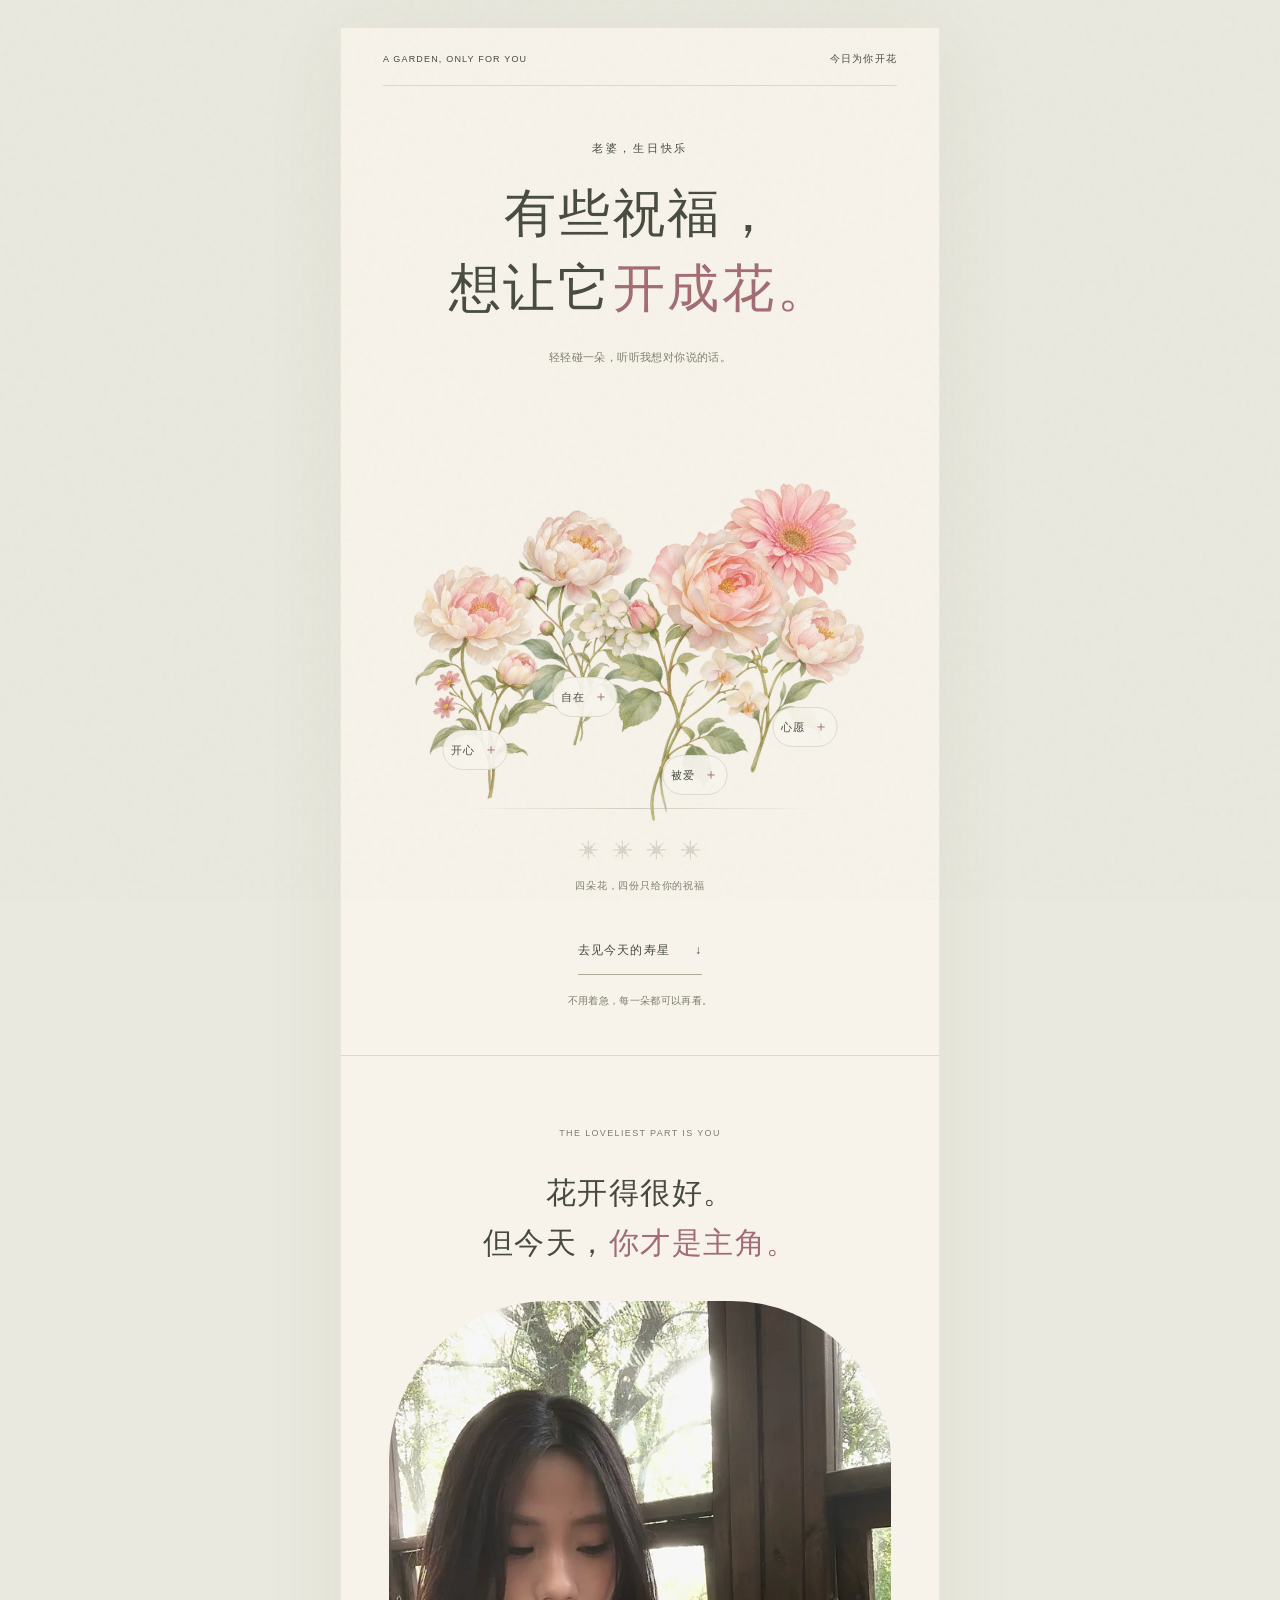
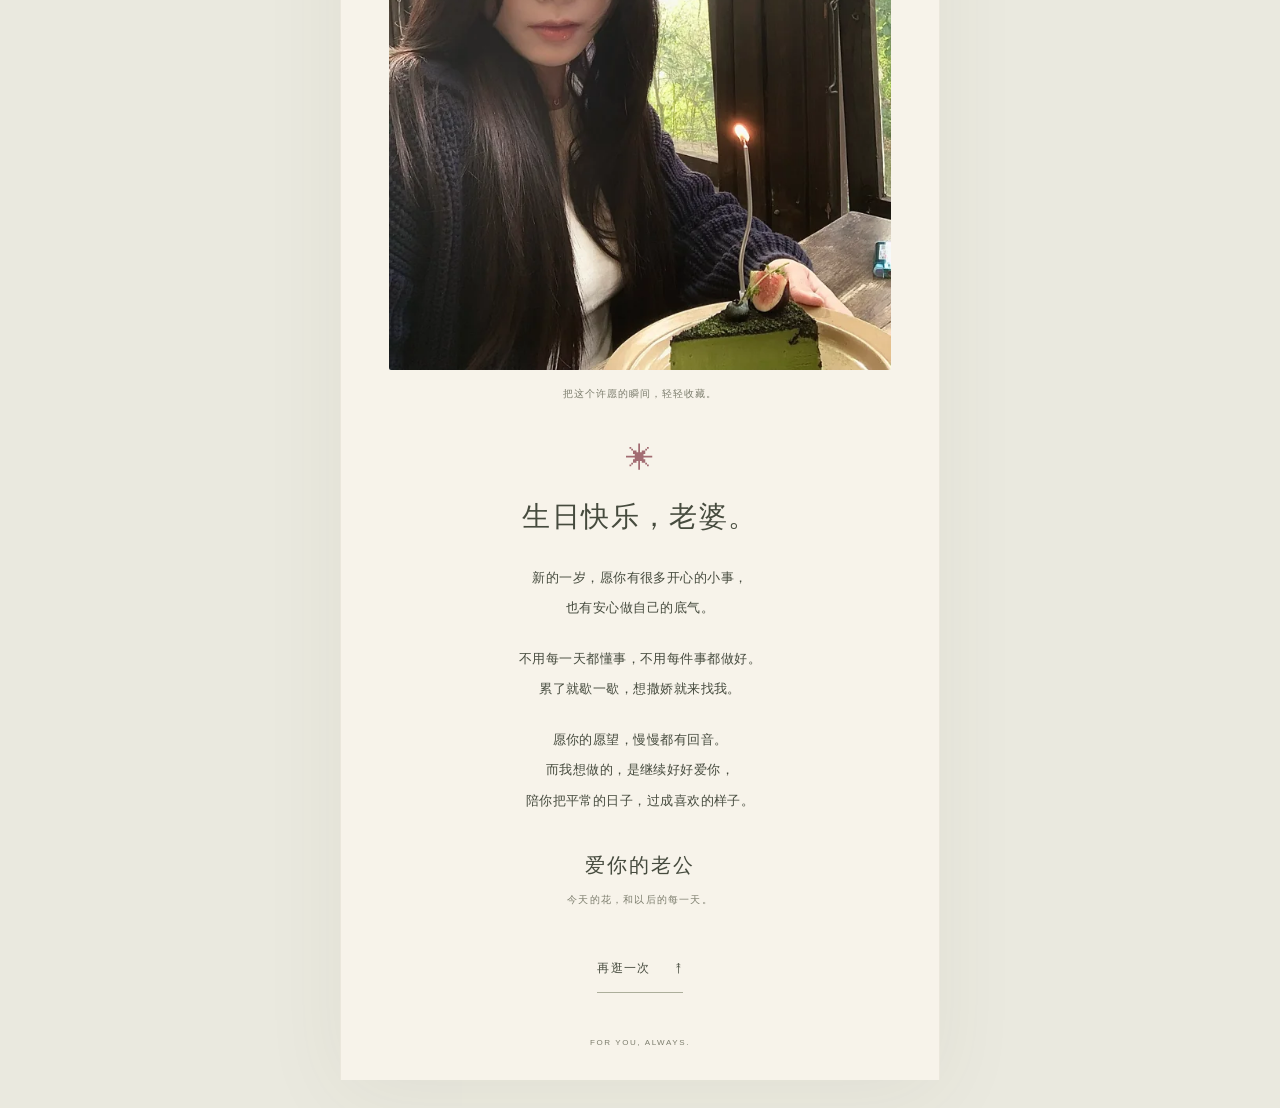
==== index.html @ a62cc54a "Refresh the loved note with a warm everyday birthday message" ====
<!doctype html><html lang="zh-CN"><head><meta charset="utf-8"><meta name="viewport" content="width=device-width, initial-scale=1, viewport-fit=cover"><meta name="robots" content="noindex,nofollow,noarchive"><meta name="theme-color" content="#f7f3ea"><meta name="description" content="一束花，一封信，和只属于你的生日祝福。"><title>生日快乐，老婆 · 花开给你</title><link rel="icon" href="./assets/botanical-1.svg" type="image/svg+xml"><link rel="stylesheet" href="./style.css?v=garden-watercolor-3"><script src="./app.js?v=love-note-2" defer></script></head><body data-page="garden"><main><section class="garden-cover" id="top"><div class="topline"><span>A GARDEN, ONLY FOR YOU</span><span>今日为你开花</span></div><div class="garden-heading"><span class="eyebrow">老婆，生日快乐</span><h1>有些祝福，<br>想让它<em>开成花。</em></h1><p>轻轻碰一朵，听听我想对你说的话。</p></div><div class="garden-plants" aria-label="四朵藏着祝福的花"><button class="plant plant-1" data-flower="0" aria-label="打开开心的祝福" aria-haspopup="dialog"><img src="./assets/garden-sprig-1.webp" width="480" height="840" alt=""><span>开心<b aria-hidden="true">＋</b></span></button><button class="plant plant-2" data-flower="1" aria-label="打开自在的祝福" aria-haspopup="dialog"><img src="./assets/garden-sprig-2.webp" width="480" height="840" alt=""><span>自在<b aria-hidden="true">＋</b></span></button><button class="plant plant-3" data-flower="2" aria-label="打开被爱的祝福" aria-haspopup="dialog"><img src="./assets/garden-sprig-3.webp" width="480" height="840" alt=""><span>被爱<b aria-hidden="true">＋</b></span></button><button class="plant plant-4" data-flower="3" aria-label="打开心愿的祝福" aria-haspopup="dialog"><img src="./assets/garden-sprig-4.webp" width="480" height="840" alt=""><span>心愿<b aria-hidden="true">＋</b></span></button><div class="garden-soil"></div></div><div class="garden-progress"><div class="progress-flowers" aria-hidden="true"><span>✳</span><span>✳</span><span>✳</span><span>✳</span></div><p id="progress" role="status" aria-live="polite">四朵花，四份只给你的祝福</p></div><a class="garden-next text-button" href="#birthday">去见今天的寿星 <span aria-hidden="true">↓</span></a><p class="small-note garden-hint">不用着急，每一朵都可以再看。</p></section><section class="ending" id="birthday" aria-labelledby="birthday-title"><div class="section-label">THE LOVELIEST PART IS YOU</div><h2 id="birthday-title">花开得很好。<br>但今天，<em>你才是主角。</em></h2><figure class="portrait"><img src="./assets/portrait-1080.webp" srcset="./assets/portrait-640.webp 640w, ./assets/portrait-1080.webp 1080w" sizes="(max-width: 600px) 90vw, 480px" width="1080" height="1910" loading="lazy" alt="老婆坐在窗边，面前是点着蜡烛的生日蛋糕"><figcaption>把这个许愿的瞬间，轻轻收藏。</figcaption></figure><div class="birthday-message"><span class="little-flower">✳</span><h2>生日快乐，老婆。</h2><p>新的一岁，愿你有很多开心的小事，<br>也有安心做自己的底气。</p><p>不用每一天都懂事，不用每件事都做好。<br>累了就歇一歇，想撒娇就来找我。</p><p>愿你的愿望，慢慢都有回音。<br>而我想做的，是继续好好爱你，<br>陪你把平常的日子，过成喜欢的样子。</p><div class="signature">爱你的老公<span>今天的花，和以后的每一天。</span></div></div><button class="text-button" data-restart>再逛一次 <span aria-hidden="true">↟</span></button><div class="footer-note">FOR YOU, ALWAYS.</div></section></main><dialog id="flower-dialog" aria-labelledby="note-title"><button class="close-note" aria-label="关闭祝福纸笺">×</button><div class="note-photo"><img id="note-image" width="640" height="853" alt=""></div><div class="note-content"><span class="section-label" id="note-number"></span><h2 id="note-title"></h2><p id="note-text"></p><span class="note-sign">送给我最喜欢的你</span><button class="text-button close-note-bottom">把这份祝福收好 <span aria-hidden="true">↗</span></button></div></dialog></body></html>
---- style.css ----
:root{--paper:#f7f3ea;--ink:#464b3e;--muted:#7c7d6d;--pink:#a26c72;--line:#dcd8cb;--serif:'Songti SC','STSong','Noto Serif CJK SC',serif;--sans:-apple-system,BlinkMacSystemFont,'PingFang SC','Microsoft YaHei',sans-serif}*{box-sizing:border-box}html{scroll-behavior:smooth;scroll-padding-top:30px}body{margin:0;background:var(--paper);color:var(--ink);font-family:var(--sans);-webkit-font-smoothing:antialiased}body:before{content:'';position:fixed;inset:0;pointer-events:none;z-index:20;opacity:.20;background-image:url("data:image/svg+xml,%3Csvg viewBox='0 0 180 180' xmlns='http://www.w3.org/2000/svg'%3E%3Cfilter id='n'%3E%3CfeTurbulence type='fractalNoise' baseFrequency='.85' numOctaves='3' stitchTiles='stitch'/%3E%3C/filter%3E%3Cpath fill='%23807764' opacity='.20' filter='url(%23n)' d='M0 0h180v180H0z'/%3E%3C/svg%3E")}button,a{-webkit-tap-highlight-color:transparent}button{font:inherit;color:inherit;cursor:pointer}button:focus-visible,a:focus-visible{outline:2px solid var(--pink);outline-offset:6px}a{color:inherit;text-decoration:none}img{max-width:100%;display:block;height:auto}main{max-width:600px;margin:auto;border-inline:1px solid rgba(130,125,100,.1)}h1,h2,p,figure{margin:0}h1,h2{font-family:var(--serif);font-weight:400;letter-spacing:.05em}h1{font-size:clamp(40px,10.6vw,60px);line-height:1.45}h2{font-size:32px;line-height:1.55}em{font-weight:400;font-style:normal;color:var(--pink)}p{font-size:14px;line-height:2.2;letter-spacing:.035em}button{border:0}.topline{display:flex;justify-content:space-between;align-items:center;font-size:9px;letter-spacing:.13em;padding-bottom:19px;border-bottom:1px solid var(--line);gap:10px}.topline span:last-child{font-size:10px;letter-spacing:.12em}.eyebrow{display:block;font-size:11px;letter-spacing:.25em;margin-bottom:20px}.letter-cover{min-height:100svh;padding:calc(24px + env(safe-area-inset-top)) 26px 25px;display:flex;flex-direction:column;overflow:hidden}.cover-heading{margin-top:44px;position:relative;z-index:1}.cover-heading p{font-size:12px;color:var(--muted);margin-top:16px;letter-spacing:.04em}.envelope{position:relative;background:transparent;width:100%;height:290px;margin:34px auto 14px;max-width:390px;flex-shrink:0;isolation:isolate;perspective:700px}.envelope-paper{position:absolute;left:7%;width:86%;top:0;height:200px;background:#fffdf5;box-shadow:0 0 25px #65523e0a;transform:rotate(-5deg);text-align:left;padding:25px 20px;transition:transform .75s}.envelope-paper>span{font:italic 12px Georgia,serif;color:var(--pink)}.envelope-paper strong{display:block;margin-top:13px;font:19px var(--serif);letter-spacing:.12em}.envelope-paper img{position:absolute;right:13px;top:14px;width:90px;height:158px;transform:rotate(18deg)}.envelope-pocket{position:absolute;inset:87px 0 23px;background:#e6e3d5;box-shadow:0 14px 28px #695c4010;z-index:2}.envelope-pocket:after{content:'';position:absolute;inset:0;background:linear-gradient(28deg,#eeebdf 49.6%,transparent 50%) left/51% 100% no-repeat,linear-gradient(-28deg,#eeebdf 49.6%,transparent 50%) right/51% 100% no-repeat}.envelope-flap{position:absolute;inset:87px 0 auto;height:110px;clip-path:polygon(0 0,100% 0,50% 100%);background:#dddccc;z-index:3;transform-origin:top;transition:transform .7s}.seal{position:absolute;z-index:4;top:153px;left:calc(50% - 23px);width:46px;height:46px;display:grid;place-items:center;background:#b78285;border-radius:50%;color:#f8e3de;font-size:28px;box-shadow:inset 0 0 0 3px #c09292}.open-label{position:absolute;bottom:0;left:0;right:0;z-index:4;font-size:12px;letter-spacing:.14em}.open-label>span{margin-left:10px}.envelope:hover .envelope-paper{transform:translateY(-9px) rotate(-5deg)}.envelope.is-open .envelope-flap{transform:rotateX(175deg);z-index:0}.envelope.is-open .envelope-paper{transform:translateY(-55px) rotate(-3deg)}.cover-bottom{display:flex;justify-content:space-between;font-size:9px;color:var(--muted);letter-spacing:.10em;margin-top:auto;padding-top:26px}.chapter{padding:70px 28px}.section-label{font-size:9px;letter-spacing:.15em;color:var(--muted);margin-bottom:27px;line-height:1.7}.intro{color:var(--muted);margin-top:22px}.flower-photo{margin:34px 0 0}.flower-photo img{width:100%;aspect-ratio:4/5;object-fit:cover;object-position:50% 38%;border-radius:50% 50% 2px 2px}.flower-photo figcaption{font-size:10px;letter-spacing:.09em;color:var(--muted);margin-top:16px;text-align:center}.paired-photos{display:flex;align-items:flex-start;gap:22px;margin-top:45px}.paired-photos img{width:calc(50% - 11px);aspect-ratio:4/5;object-fit:cover}.paired-photos img:last-child{margin-top:46px}.words-chapter{background:#efeee4;position:relative;overflow:hidden}.letter-copy{margin-top:30px;position:relative;z-index:1}.letter-copy p{font-size:14px;line-height:2.35;margin-bottom:22px}.margin-flower{position:absolute;right:-46px;bottom:-55px;width:180px;opacity:.32;transform:rotate(-20deg);pointer-events:none}.wish-layout{position:relative;margin-top:35px;padding-bottom:50px}.wish-layout>img{width:73%;aspect-ratio:3/4;object-fit:cover}.wish-note{position:absolute;bottom:15px;right:-4px;padding:22px;background:#f8f5ee;transform:rotate(4deg);box-shadow:0 5px 17px #5e543009}.wish-note>span{font-size:10px;letter-spacing:.2em}.wish-note h2{font-size:26px;margin-top:10px}.wish-chapter>p{margin-top:30px}.quiet-line{height:45px;width:1px;background:var(--line);margin-top:32px}.small-note{font-size:11px;color:var(--muted);line-height:2}.text-button{display:inline-flex;justify-content:center;align-items:center;gap:25px;padding:15px 0;background:none;font-size:12px;letter-spacing:.1em;border-bottom:1px solid #acae9b;min-height:48px}.wish-chapter .text-button{margin-top:25px}.ending{padding:70px 26px 25px;border-top:1px solid var(--line);text-align:center;scroll-margin-top:0}.ending>h2{font-size:30px;line-height:1.65}.portrait{margin-top:34px;position:relative}.portrait img{width:100%;height:auto;aspect-ratio:auto;border-radius:160px 160px 2px 2px}.portrait figcaption{font-size:10px;letter-spacing:.1em;color:var(--muted);margin-top:17px}.birthday-message{padding-top:42px}.little-flower{color:var(--pink);font-size:28px;display:block;margin-bottom:20px}.birthday-message h2{font-size:28px;margin-bottom:24px}.birthday-message p{font-size:13px;line-height:2.35;margin-top:20px}.signature{margin-top:35px;font:20px var(--serif);letter-spacing:.1em}.signature span{font:10px var(--sans);letter-spacing:.12em;display:block;color:var(--muted);margin-top:14px}.ending>.text-button{margin-top:38px}.footer-note{font-size:8px;letter-spacing:.2em;color:var(--muted);margin:45px 0 calc(8px + env(safe-area-inset-bottom))}.garden-cover{padding:calc(24px + env(safe-area-inset-top)) 24px 44px;position:relative;overflow:hidden}.garden-heading{margin-top:42px;text-align:center}.garden-heading h1{font-size:clamp(36px,9.5vw,52px)}.garden-heading p{font-size:11px;color:var(--muted);margin-top:18px}.garden-plants{position:relative;height:370px;margin:16px -16px 0}.plant{position:absolute;padding:0;background:none;width:43%;transform-origin:bottom;transition:transform .45s;z-index:1}.plant img{width:100%;pointer-events:none}.plant>span{position:absolute;bottom:12%;left:50%;transform:translateX(-50%);background:#f9f6eeeb;border:1px solid #dedccc;border-radius:30px;white-space:nowrap;font-size:11px;letter-spacing:.08em;min-width:65px;min-height:40px;display:flex;gap:10px;align-items:center;justify-content:center}.plant b{font-size:14px;font-weight:400;color:var(--pink)}.plant-1{left:0;bottom:35px;transform:rotate(-13deg);z-index:2}.plant-2{left:22%;bottom:88px;transform:rotate(-5deg)}.plant-3{right:15%;bottom:10px;transform:rotate(8deg);z-index:3}.plant-4{right:-1%;bottom:58px;transform:rotate(17deg)}.plant:hover{filter:brightness(1.025)}.plant:focus-visible{outline-offset:-10px}.plant.read>span{border-color:#9da68e}.garden-soil{position:absolute;bottom:26px;left:10%;right:10%;height:1px;background:linear-gradient(90deg,transparent,#9b9d8570,transparent)}.garden-progress{text-align:center;margin-top:5px}.progress-flowers{display:flex;gap:14px;justify-content:center;color:#d8d4c7}.progress-flowers span{font-size:20px;transition:color .4s}.progress-flowers .read{color:var(--pink)}.garden-progress p{font-size:10px;color:var(--muted);margin-top:12px;letter-spacing:.08em}.garden-next{display:flex;width:max-content;max-width:100%;margin:24px auto 0}.garden-hint{text-align:center;margin-top:16px;font-size:10px}dialog{border:1px solid #e8e1d4;background:#fbf8f0;color:var(--ink);padding:0;width:calc(100% - 40px);max-width:390px;max-height:85svh;overflow-y:auto;box-shadow:0 20px 100px #292a2633;overscroll-behavior:contain}dialog[open]{animation:note-in .35s ease-out}dialog::backdrop{background:#373e3466;backdrop-filter:blur(5px)}.close-note{position:absolute;right:12px;top:12px;z-index:2;width:44px;height:44px;border-radius:50%;background:#faf7eef0;font-size:26px;font-weight:200}.note-photo{height:220px;overflow:hidden}.note-photo img{width:100%;height:100%;object-fit:cover;object-position:50% 45%}.note-content{padding:25px 28px 30px}.note-content .section-label{font-size:8px;margin-bottom:12px}.note-content h2{font-size:27px;margin-bottom:15px}.note-content p{font-size:13px;white-space:pre-line;line-height:2.1}.note-sign{display:block;font:italic 13px var(--serif);color:var(--pink);margin-top:24px}.close-note-bottom{margin-top:16px;font-size:11px}.noscript-note{padding:20px;text-align:center}.scroll-locked{overflow:hidden}.section-enter{animation:note-in .8s ease-out}@keyframes note-in{from{opacity:0;transform:translateY(14px)}to{opacity:1;transform:translateY(0)}}@media(min-width:600px){body{padding:28px 0;background:#eae9df}main{background:var(--paper);box-shadow:0 12px 80px #4f4c2910}.letter-cover{min-height:850px;padding-inline:44px}.cover-heading{margin-top:55px}.envelope{margin-top:48px}.chapter{padding:85px 52px}.ending{padding-inline:48px}.garden-cover{padding-inline:42px}.garden-plants{height:450px;max-width:440px;margin-inline:auto}.plant{width:43%}.garden-heading{margin-top:55px}.garden-cover{min-height:960px}.garden-next{margin-top:30px}}@media(max-width:374px){.letter-cover{padding-inline:23px}.cover-heading{margin-top:35px}.envelope{margin-top:27px;height:265px}.envelope-pocket{inset:75px 0 23px}.envelope-flap{top:75px}.seal{top:140px}.garden-plants{height:330px}.chapter{padding-inline:24px}.birthday-message p{font-size:12px}.ending{padding-inline:23px}.plant>span{min-width:61px;gap:7px}}@media(prefers-reduced-motion:reduce){html{scroll-behavior:auto}*,*:before,*:after{animation:none!important;transition:none!important}}
/* Each flower owns a separate touch column; decorative leaves never intercept adjacent flowers. */
.plant{width:25%;height:285px;transform:none}.plant img{position:absolute;width:170%;max-width:none;left:-35%;bottom:0;height:auto;pointer-events:none}.plant>span{bottom:9%}.plant-1{left:0;right:auto}.plant-2{left:25%;right:auto}.plant-3{left:50%;right:auto}.plant-4{left:75%;right:auto}.plant-1 img{transform:rotate(-10deg)}.plant-2 img{transform:rotate(-4deg)}.plant-3 img{transform:rotate(7deg)}.plant-4 img{transform:rotate(13deg)}@media(max-width:374px){.plant{height:250px}}@media(min-width:600px){.plant{height:330px}}

/* Floral artwork is displayed whole, rather than cropped like photographs. */
.flower-photo img{aspect-ratio:3/4;object-fit:contain;border-radius:0}.paired-photos img{aspect-ratio:3/4;object-fit:contain}.wish-layout>img{object-fit:contain}.note-photo{height:240px;background:#f8f1e4}.note-photo img{object-fit:contain;object-position:center}

/* Hide scrollbar chrome while keeping touch, wheel and keyboard scrolling. */
html,body,dialog{scrollbar-width:none;-ms-overflow-style:none}
html::-webkit-scrollbar,body::-webkit-scrollbar,dialog::-webkit-scrollbar{display:none;width:0;height:0}
/* Give detailed watercolor heads room inside the phone edges. */
.garden-plants{margin-left:0;margin-right:0}.plant img{width:155%;left:-27.5%}.plant-1 img{left:-16%;transform:rotate(-7deg)}.plant-4 img{left:-45%;transform:rotate(7deg)}@media(min-width:600px){.garden-plants{margin-left:auto;margin-right:auto}}
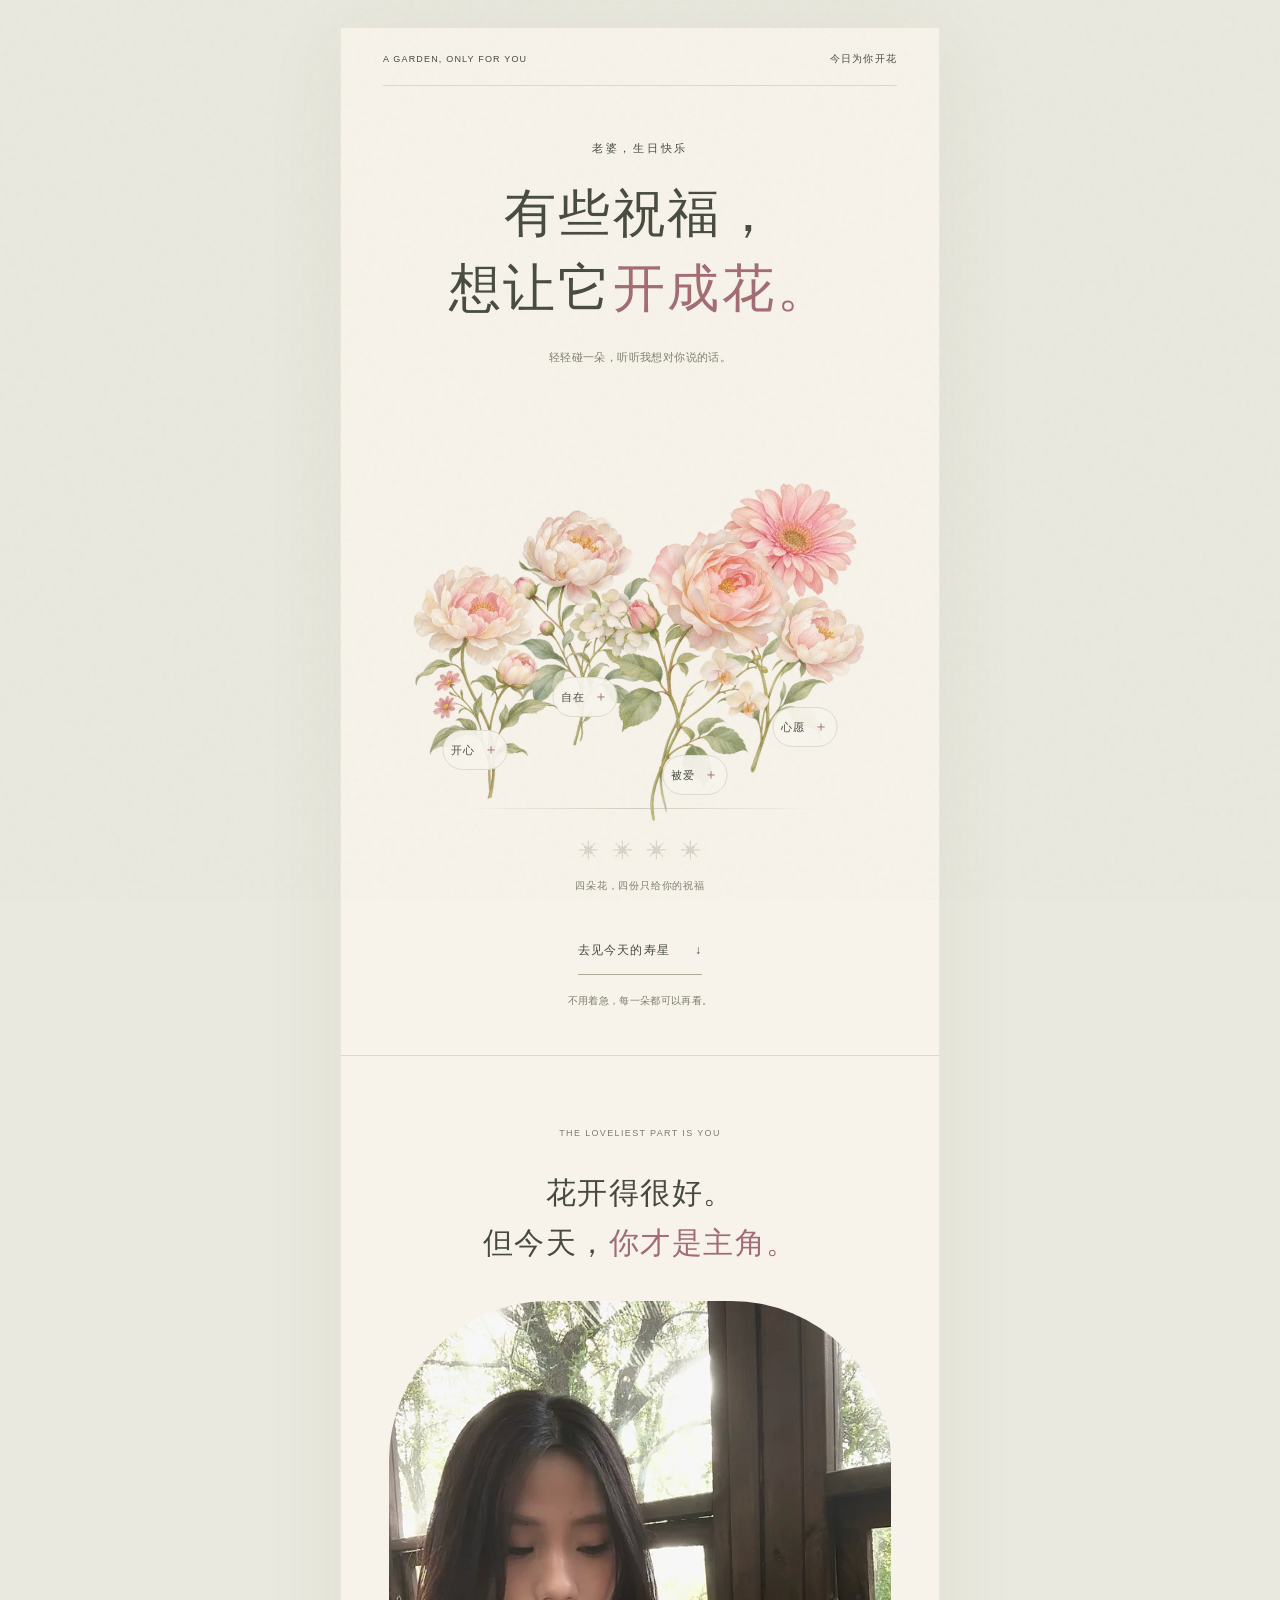
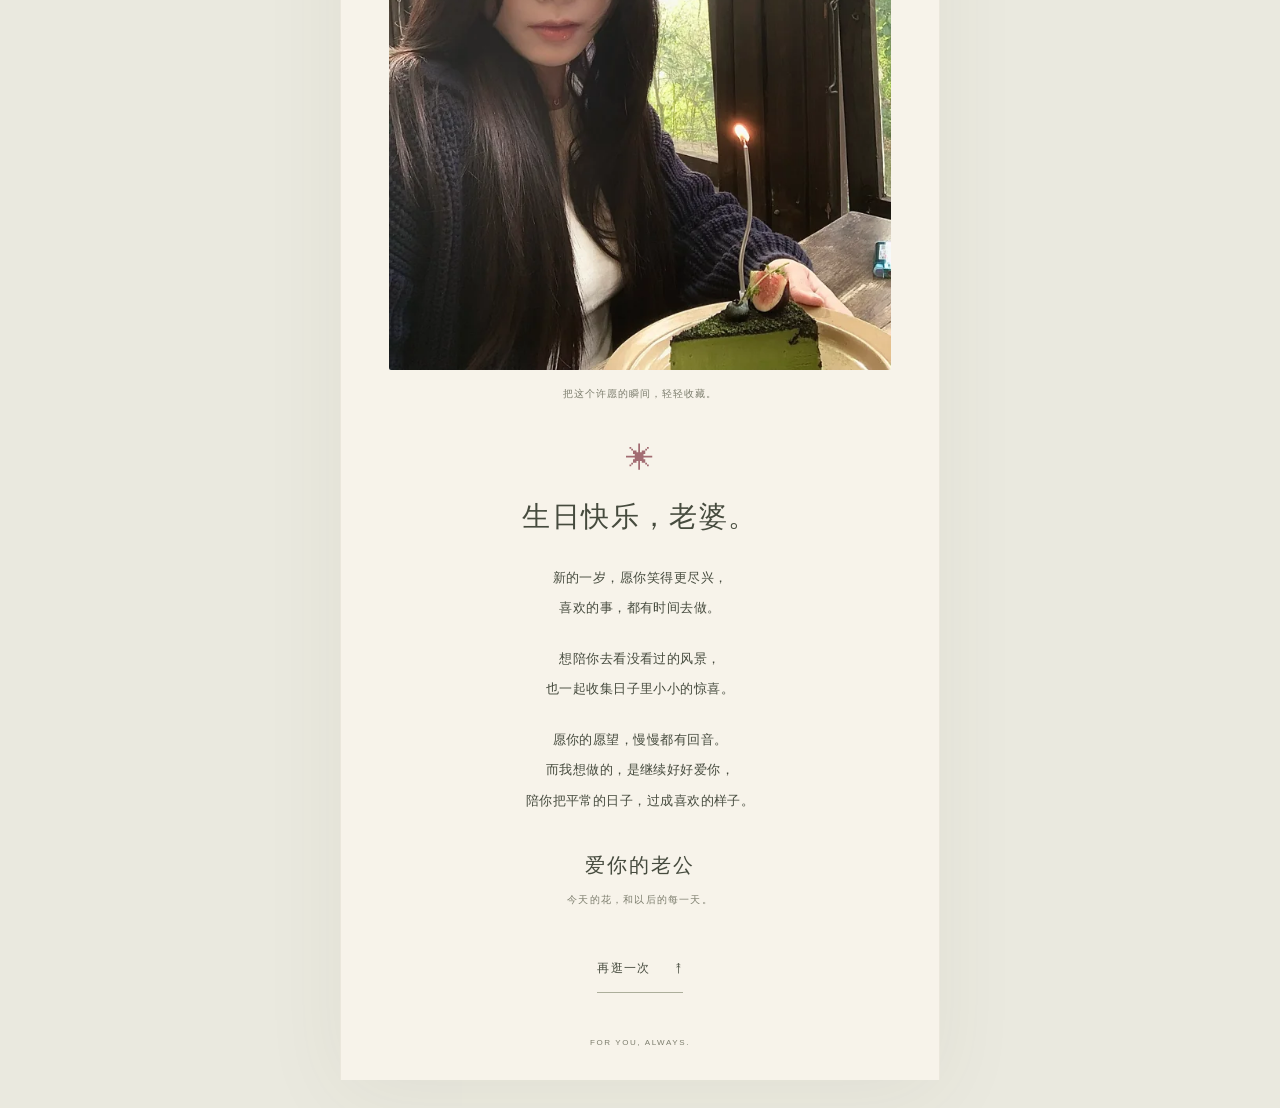
==== commit 84a54ca6: "Refresh the closing birthday wishes with joyful everyday plans" ====
--- a/index.html
+++ b/index.html
@@ -1 +1 @@
-<!doctype html><html lang="zh-CN"><head><meta charset="utf-8"><meta name="viewport" content="width=device-width, initial-scale=1, viewport-fit=cover"><meta name="robots" content="noindex,nofollow,noarchive"><meta name="theme-color" content="#f7f3ea"><meta name="description" content="一束花，一封信，和只属于你的生日祝福。"><title>生日快乐，老婆 · 花开给你</title><link rel="icon" href="./assets/botanical-1.svg" type="image/svg+xml"><link rel="stylesheet" href="./style.css?v=garden-watercolor-3"><script src="./app.js?v=love-note-2" defer></script></head><body data-page="garden"><main><section class="garden-cover" id="top"><div class="topline"><span>A GARDEN, ONLY FOR YOU</span><span>今日为你开花</span></div><div class="garden-heading"><span class="eyebrow">老婆，生日快乐</span><h1>有些祝福，<br>想让它<em>开成花。</em></h1><p>轻轻碰一朵，听听我想对你说的话。</p></div><div class="garden-plants" aria-label="四朵藏着祝福的花"><button class="plant plant-1" data-flower="0" aria-label="打开开心的祝福" aria-haspopup="dialog"><img src="./assets/garden-sprig-1.webp" width="480" height="840" alt=""><span>开心<b aria-hidden="true">＋</b></span></button><button class="plant plant-2" data-flower="1" aria-label="打开自在的祝福" aria-haspopup="dialog"><img src="./assets/garden-sprig-2.webp" width="480" height="840" alt=""><span>自在<b aria-hidden="true">＋</b></span></button><button class="plant plant-3" data-flower="2" aria-label="打开被爱的祝福" aria-haspopup="dialog"><img src="./assets/garden-sprig-3.webp" width="480" height="840" alt=""><span>被爱<b aria-hidden="true">＋</b></span></button><button class="plant plant-4" data-flower="3" aria-label="打开心愿的祝福" aria-haspopup="dialog"><img src="./assets/garden-sprig-4.webp" width="480" height="840" alt=""><span>心愿<b aria-hidden="true">＋</b></span></button><div class="garden-soil"></div></div><div class="garden-progress"><div class="progress-flowers" aria-hidden="true"><span>✳</span><span>✳</span><span>✳</span><span>✳</span></div><p id="progress" role="status" aria-live="polite">四朵花，四份只给你的祝福</p></div><a class="garden-next text-button" href="#birthday">去见今天的寿星 <span aria-hidden="true">↓</span></a><p class="small-note garden-hint">不用着急，每一朵都可以再看。</p></section><section class="ending" id="birthday" aria-labelledby="birthday-title"><div class="section-label">THE LOVELIEST PART IS YOU</div><h2 id="birthday-title">花开得很好。<br>但今天，<em>你才是主角。</em></h2><figure class="portrait"><img src="./assets/portrait-1080.webp" srcset="./assets/portrait-640.webp 640w, ./assets/portrait-1080.webp 1080w" sizes="(max-width: 600px) 90vw, 480px" width="1080" height="1910" loading="lazy" alt="老婆坐在窗边，面前是点着蜡烛的生日蛋糕"><figcaption>把这个许愿的瞬间，轻轻收藏。</figcaption></figure><div class="birthday-message"><span class="little-flower">✳</span><h2>生日快乐，老婆。</h2><p>新的一岁，愿你有很多开心的小事，<br>也有安心做自己的底气。</p><p>不用每一天都懂事，不用每件事都做好。<br>累了就歇一歇，想撒娇就来找我。</p><p>愿你的愿望，慢慢都有回音。<br>而我想做的，是继续好好爱你，<br>陪你把平常的日子，过成喜欢的样子。</p><div class="signature">爱你的老公<span>今天的花，和以后的每一天。</span></div></div><button class="text-button" data-restart>再逛一次 <span aria-hidden="true">↟</span></button><div class="footer-note">FOR YOU, ALWAYS.</div></section></main><dialog id="flower-dialog" aria-labelledby="note-title"><button class="close-note" aria-label="关闭祝福纸笺">×</button><div class="note-photo"><img id="note-image" width="640" height="853" alt=""></div><div class="note-content"><span class="section-label" id="note-number"></span><h2 id="note-title"></h2><p id="note-text"></p><span class="note-sign">送给我最喜欢的你</span><button class="text-button close-note-bottom">把这份祝福收好 <span aria-hidden="true">↗</span></button></div></dialog></body></html>+<!doctype html><html lang="zh-CN"><head><meta charset="utf-8"><meta name="viewport" content="width=device-width, initial-scale=1, viewport-fit=cover"><meta name="robots" content="noindex,nofollow,noarchive"><meta name="theme-color" content="#f7f3ea"><meta name="description" content="一束花，一封信，和只属于你的生日祝福。"><title>生日快乐，老婆 · 花开给你</title><link rel="icon" href="./assets/botanical-1.svg" type="image/svg+xml"><link rel="stylesheet" href="./style.css?v=garden-watercolor-3"><script src="./app.js?v=love-note-2" defer></script></head><body data-page="garden"><main><section class="garden-cover" id="top"><div class="topline"><span>A GARDEN, ONLY FOR YOU</span><span>今日为你开花</span></div><div class="garden-heading"><span class="eyebrow">老婆，生日快乐</span><h1>有些祝福，<br>想让它<em>开成花。</em></h1><p>轻轻碰一朵，听听我想对你说的话。</p></div><div class="garden-plants" aria-label="四朵藏着祝福的花"><button class="plant plant-1" data-flower="0" aria-label="打开开心的祝福" aria-haspopup="dialog"><img src="./assets/garden-sprig-1.webp" width="480" height="840" alt=""><span>开心<b aria-hidden="true">＋</b></span></button><button class="plant plant-2" data-flower="1" aria-label="打开自在的祝福" aria-haspopup="dialog"><img src="./assets/garden-sprig-2.webp" width="480" height="840" alt=""><span>自在<b aria-hidden="true">＋</b></span></button><button class="plant plant-3" data-flower="2" aria-label="打开被爱的祝福" aria-haspopup="dialog"><img src="./assets/garden-sprig-3.webp" width="480" height="840" alt=""><span>被爱<b aria-hidden="true">＋</b></span></button><button class="plant plant-4" data-flower="3" aria-label="打开心愿的祝福" aria-haspopup="dialog"><img src="./assets/garden-sprig-4.webp" width="480" height="840" alt=""><span>心愿<b aria-hidden="true">＋</b></span></button><div class="garden-soil"></div></div><div class="garden-progress"><div class="progress-flowers" aria-hidden="true"><span>✳</span><span>✳</span><span>✳</span><span>✳</span></div><p id="progress" role="status" aria-live="polite">四朵花，四份只给你的祝福</p></div><a class="garden-next text-button" href="#birthday">去见今天的寿星 <span aria-hidden="true">↓</span></a><p class="small-note garden-hint">不用着急，每一朵都可以再看。</p></section><section class="ending" id="birthday" aria-labelledby="birthday-title"><div class="section-label">THE LOVELIEST PART IS YOU</div><h2 id="birthday-title">花开得很好。<br>但今天，<em>你才是主角。</em></h2><figure class="portrait"><img src="./assets/portrait-1080.webp" srcset="./assets/portrait-640.webp 640w, ./assets/portrait-1080.webp 1080w" sizes="(max-width: 600px) 90vw, 480px" width="1080" height="1910" loading="lazy" alt="老婆坐在窗边，面前是点着蜡烛的生日蛋糕"><figcaption>把这个许愿的瞬间，轻轻收藏。</figcaption></figure><div class="birthday-message"><span class="little-flower">✳</span><h2>生日快乐，老婆。</h2><p>新的一岁，愿你笑得更尽兴，<br>喜欢的事，都有时间去做。</p><p>想陪你去看没看过的风景，<br>也一起收集日子里小小的惊喜。</p><p>愿你的愿望，慢慢都有回音。<br>而我想做的，是继续好好爱你，<br>陪你把平常的日子，过成喜欢的样子。</p><div class="signature">爱你的老公<span>今天的花，和以后的每一天。</span></div></div><button class="text-button" data-restart>再逛一次 <span aria-hidden="true">↟</span></button><div class="footer-note">FOR YOU, ALWAYS.</div></section></main><dialog id="flower-dialog" aria-labelledby="note-title"><button class="close-note" aria-label="关闭祝福纸笺">×</button><div class="note-photo"><img id="note-image" width="640" height="853" alt=""></div><div class="note-content"><span class="section-label" id="note-number"></span><h2 id="note-title"></h2><p id="note-text"></p><span class="note-sign">送给我最喜欢的你</span><button class="text-button close-note-bottom">把这份祝福收好 <span aria-hidden="true">↗</span></button></div></dialog></body></html>
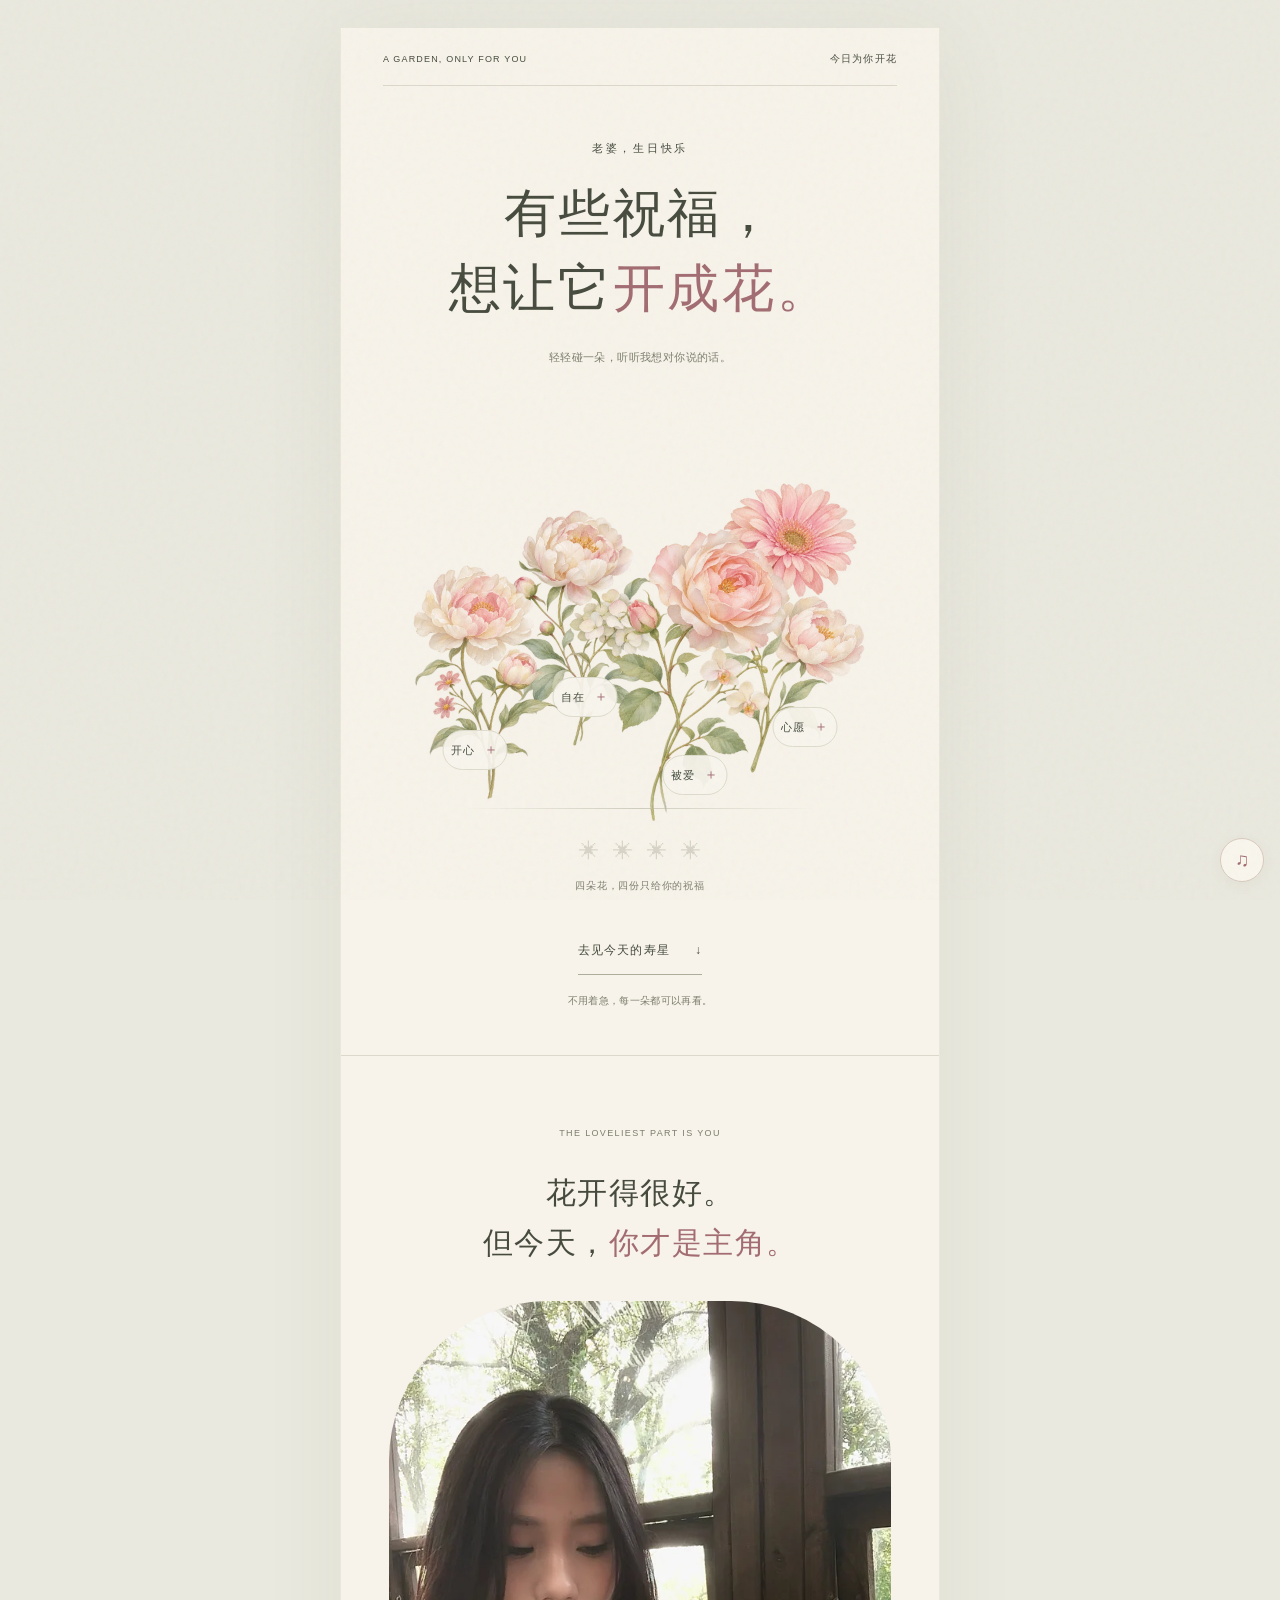
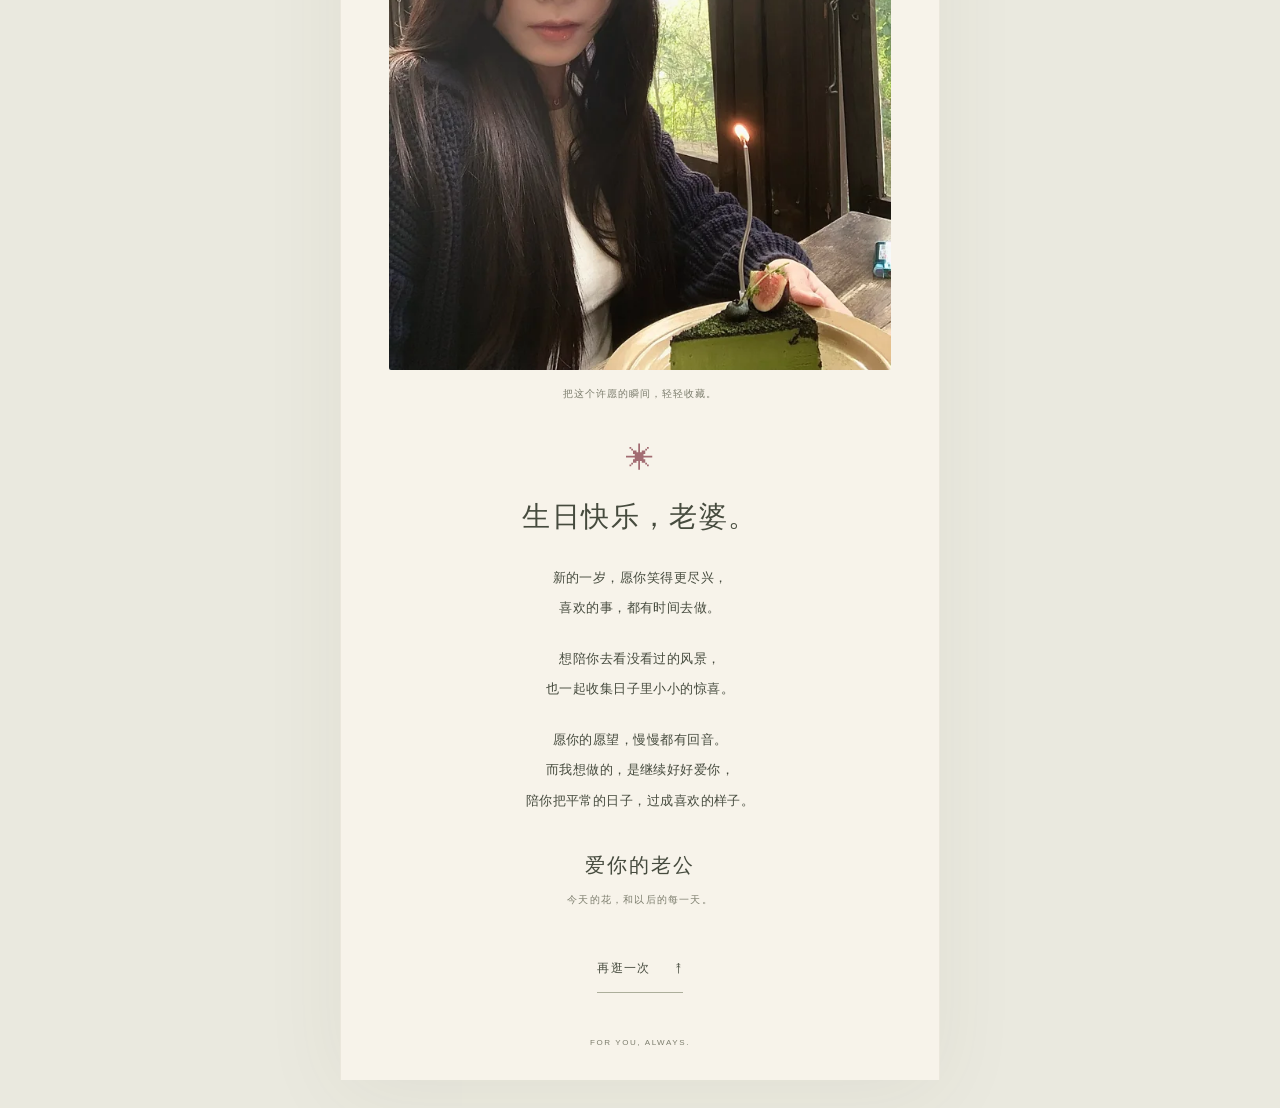
==== commit 17fd79c4: "Add TIAMO autoplay background music with synchronized pause controls" ====
--- a/index.html
+++ b/index.html
@@ -1 +1 @@
-<!doctype html><html lang="zh-CN"><head><meta charset="utf-8"><meta name="viewport" content="width=device-width, initial-scale=1, viewport-fit=cover"><meta name="robots" content="noindex,nofollow,noarchive"><meta name="theme-color" content="#f7f3ea"><meta name="description" content="一束花，一封信，和只属于你的生日祝福。"><title>生日快乐，老婆 · 花开给你</title><link rel="icon" href="./assets/botanical-1.svg" type="image/svg+xml"><link rel="stylesheet" href="./style.css?v=garden-watercolor-3"><script src="./app.js?v=love-note-2" defer></script></head><body data-page="garden"><main><section class="garden-cover" id="top"><div class="topline"><span>A GARDEN, ONLY FOR YOU</span><span>今日为你开花</span></div><div class="garden-heading"><span class="eyebrow">老婆，生日快乐</span><h1>有些祝福，<br>想让它<em>开成花。</em></h1><p>轻轻碰一朵，听听我想对你说的话。</p></div><div class="garden-plants" aria-label="四朵藏着祝福的花"><button class="plant plant-1" data-flower="0" aria-label="打开开心的祝福" aria-haspopup="dialog"><img src="./assets/garden-sprig-1.webp" width="480" height="840" alt=""><span>开心<b aria-hidden="true">＋</b></span></button><button class="plant plant-2" data-flower="1" aria-label="打开自在的祝福" aria-haspopup="dialog"><img src="./assets/garden-sprig-2.webp" width="480" height="840" alt=""><span>自在<b aria-hidden="true">＋</b></span></button><button class="plant plant-3" data-flower="2" aria-label="打开被爱的祝福" aria-haspopup="dialog"><img src="./assets/garden-sprig-3.webp" width="480" height="840" alt=""><span>被爱<b aria-hidden="true">＋</b></span></button><button class="plant plant-4" data-flower="3" aria-label="打开心愿的祝福" aria-haspopup="dialog"><img src="./assets/garden-sprig-4.webp" width="480" height="840" alt=""><span>心愿<b aria-hidden="true">＋</b></span></button><div class="garden-soil"></div></div><div class="garden-progress"><div class="progress-flowers" aria-hidden="true"><span>✳</span><span>✳</span><span>✳</span><span>✳</span></div><p id="progress" role="status" aria-live="polite">四朵花，四份只给你的祝福</p></div><a class="garden-next text-button" href="#birthday">去见今天的寿星 <span aria-hidden="true">↓</span></a><p class="small-note garden-hint">不用着急，每一朵都可以再看。</p></section><section class="ending" id="birthday" aria-labelledby="birthday-title"><div class="section-label">THE LOVELIEST PART IS YOU</div><h2 id="birthday-title">花开得很好。<br>但今天，<em>你才是主角。</em></h2><figure class="portrait"><img src="./assets/portrait-1080.webp" srcset="./assets/portrait-640.webp 640w, ./assets/portrait-1080.webp 1080w" sizes="(max-width: 600px) 90vw, 480px" width="1080" height="1910" loading="lazy" alt="老婆坐在窗边，面前是点着蜡烛的生日蛋糕"><figcaption>把这个许愿的瞬间，轻轻收藏。</figcaption></figure><div class="birthday-message"><span class="little-flower">✳</span><h2>生日快乐，老婆。</h2><p>新的一岁，愿你笑得更尽兴，<br>喜欢的事，都有时间去做。</p><p>想陪你去看没看过的风景，<br>也一起收集日子里小小的惊喜。</p><p>愿你的愿望，慢慢都有回音。<br>而我想做的，是继续好好爱你，<br>陪你把平常的日子，过成喜欢的样子。</p><div class="signature">爱你的老公<span>今天的花，和以后的每一天。</span></div></div><button class="text-button" data-restart>再逛一次 <span aria-hidden="true">↟</span></button><div class="footer-note">FOR YOU, ALWAYS.</div></section></main><dialog id="flower-dialog" aria-labelledby="note-title"><button class="close-note" aria-label="关闭祝福纸笺">×</button><div class="note-photo"><img id="note-image" width="640" height="853" alt=""></div><div class="note-content"><span class="section-label" id="note-number"></span><h2 id="note-title"></h2><p id="note-text"></p><span class="note-sign">送给我最喜欢的你</span><button class="text-button close-note-bottom">把这份祝福收好 <span aria-hidden="true">↗</span></button></div></dialog></body></html>+<!doctype html><html lang="zh-CN"><head><meta charset="utf-8"><meta name="viewport" content="width=device-width, initial-scale=1, viewport-fit=cover"><meta name="robots" content="noindex,nofollow,noarchive"><meta name="theme-color" content="#f7f3ea"><meta name="description" content="一束花，一封信，和只属于你的生日祝福。"><title>生日快乐，老婆 · 花开给你</title><link rel="icon" href="./assets/botanical-1.svg" type="image/svg+xml"><link rel="stylesheet" href="./style.css?v=music-1"><script src="./app.js?v=love-note-2" defer></script><script src="./music.js?v=autoplay-1" defer></script></head><body data-page="garden"><audio id="birthday-music" data-file="tiamo.mp3" autoplay loop preload="none"></audio><button class="music-toggle" data-music-toggle hidden aria-label="播放背景音乐 TIAMO" aria-pressed="false">♫</button><main><section class="garden-cover" id="top"><div class="topline"><span>A GARDEN, ONLY FOR YOU</span><span>今日为你开花</span></div><div class="garden-heading"><span class="eyebrow">老婆，生日快乐</span><h1>有些祝福，<br>想让它<em>开成花。</em></h1><p>轻轻碰一朵，听听我想对你说的话。</p></div><div class="garden-plants" aria-label="四朵藏着祝福的花"><button class="plant plant-1" data-flower="0" aria-label="打开开心的祝福" aria-haspopup="dialog"><img src="./assets/garden-sprig-1.webp" width="480" height="840" alt=""><span>开心<b aria-hidden="true">＋</b></span></button><button class="plant plant-2" data-flower="1" aria-label="打开自在的祝福" aria-haspopup="dialog"><img src="./assets/garden-sprig-2.webp" width="480" height="840" alt=""><span>自在<b aria-hidden="true">＋</b></span></button><button class="plant plant-3" data-flower="2" aria-label="打开被爱的祝福" aria-haspopup="dialog"><img src="./assets/garden-sprig-3.webp" width="480" height="840" alt=""><span>被爱<b aria-hidden="true">＋</b></span></button><button class="plant plant-4" data-flower="3" aria-label="打开心愿的祝福" aria-haspopup="dialog"><img src="./assets/garden-sprig-4.webp" width="480" height="840" alt=""><span>心愿<b aria-hidden="true">＋</b></span></button><div class="garden-soil"></div></div><div class="garden-progress"><div class="progress-flowers" aria-hidden="true"><span>✳</span><span>✳</span><span>✳</span><span>✳</span></div><p id="progress" role="status" aria-live="polite">四朵花，四份只给你的祝福</p></div><a class="garden-next text-button" href="#birthday">去见今天的寿星 <span aria-hidden="true">↓</span></a><p class="small-note garden-hint">不用着急，每一朵都可以再看。</p></section><section class="ending" id="birthday" aria-labelledby="birthday-title"><div class="section-label">THE LOVELIEST PART IS YOU</div><h2 id="birthday-title">花开得很好。<br>但今天，<em>你才是主角。</em></h2><figure class="portrait"><img src="./assets/portrait-1080.webp" srcset="./assets/portrait-640.webp 640w, ./assets/portrait-1080.webp 1080w" sizes="(max-width: 600px) 90vw, 480px" width="1080" height="1910" loading="lazy" alt="老婆坐在窗边，面前是点着蜡烛的生日蛋糕"><figcaption>把这个许愿的瞬间，轻轻收藏。</figcaption></figure><div class="birthday-message"><span class="little-flower">✳</span><h2>生日快乐，老婆。</h2><p>新的一岁，愿你笑得更尽兴，<br>喜欢的事，都有时间去做。</p><p>想陪你去看没看过的风景，<br>也一起收集日子里小小的惊喜。</p><p>愿你的愿望，慢慢都有回音。<br>而我想做的，是继续好好爱你，<br>陪你把平常的日子，过成喜欢的样子。</p><div class="signature">爱你的老公<span>今天的花，和以后的每一天。</span></div></div><button class="text-button" data-restart>再逛一次 <span aria-hidden="true">↟</span></button><div class="footer-note">FOR YOU, ALWAYS.</div></section></main><dialog id="flower-dialog" aria-labelledby="note-title"><button class="music-toggle music-toggle-note" data-music-toggle hidden aria-label="播放背景音乐 TIAMO" aria-pressed="false">♫</button><button class="close-note" aria-label="关闭祝福纸笺">×</button><div class="note-photo"><img id="note-image" width="640" height="853" alt=""></div><div class="note-content"><span class="section-label" id="note-number"></span><h2 id="note-title"></h2><p id="note-text"></p><span class="note-sign">送给我最喜欢的你</span><button class="text-button close-note-bottom">把这份祝福收好 <span aria-hidden="true">↗</span></button></div></dialog></body></html>
--- a/style.css
+++ b/style.css
@@ -10,3 +10,5 @@
 html::-webkit-scrollbar,body::-webkit-scrollbar,dialog::-webkit-scrollbar{display:none;width:0;height:0}
 /* Give detailed watercolor heads room inside the phone edges. */
 .garden-plants{margin-left:0;margin-right:0}.plant img{width:155%;left:-27.5%}.plant-1 img{left:-16%;transform:rotate(-7deg)}.plant-4 img{left:-45%;transform:rotate(7deg)}@media(min-width:600px){.garden-plants{margin-left:auto;margin-right:auto}}
+
+.music-toggle{position:fixed;right:16px;bottom:calc(18px + env(safe-area-inset-bottom));z-index:15;width:44px;height:44px;border:1px solid #d9c8bf;border-radius:50%;background:#faf7eef2;color:#a26c72;font-size:19px;box-shadow:0 3px 15px #50432b0c}.music-toggle[hidden]{display:none}.music-toggle-note{position:absolute;left:12px;right:auto;top:12px;bottom:auto;z-index:2}.music-toggle:disabled{opacity:.55}
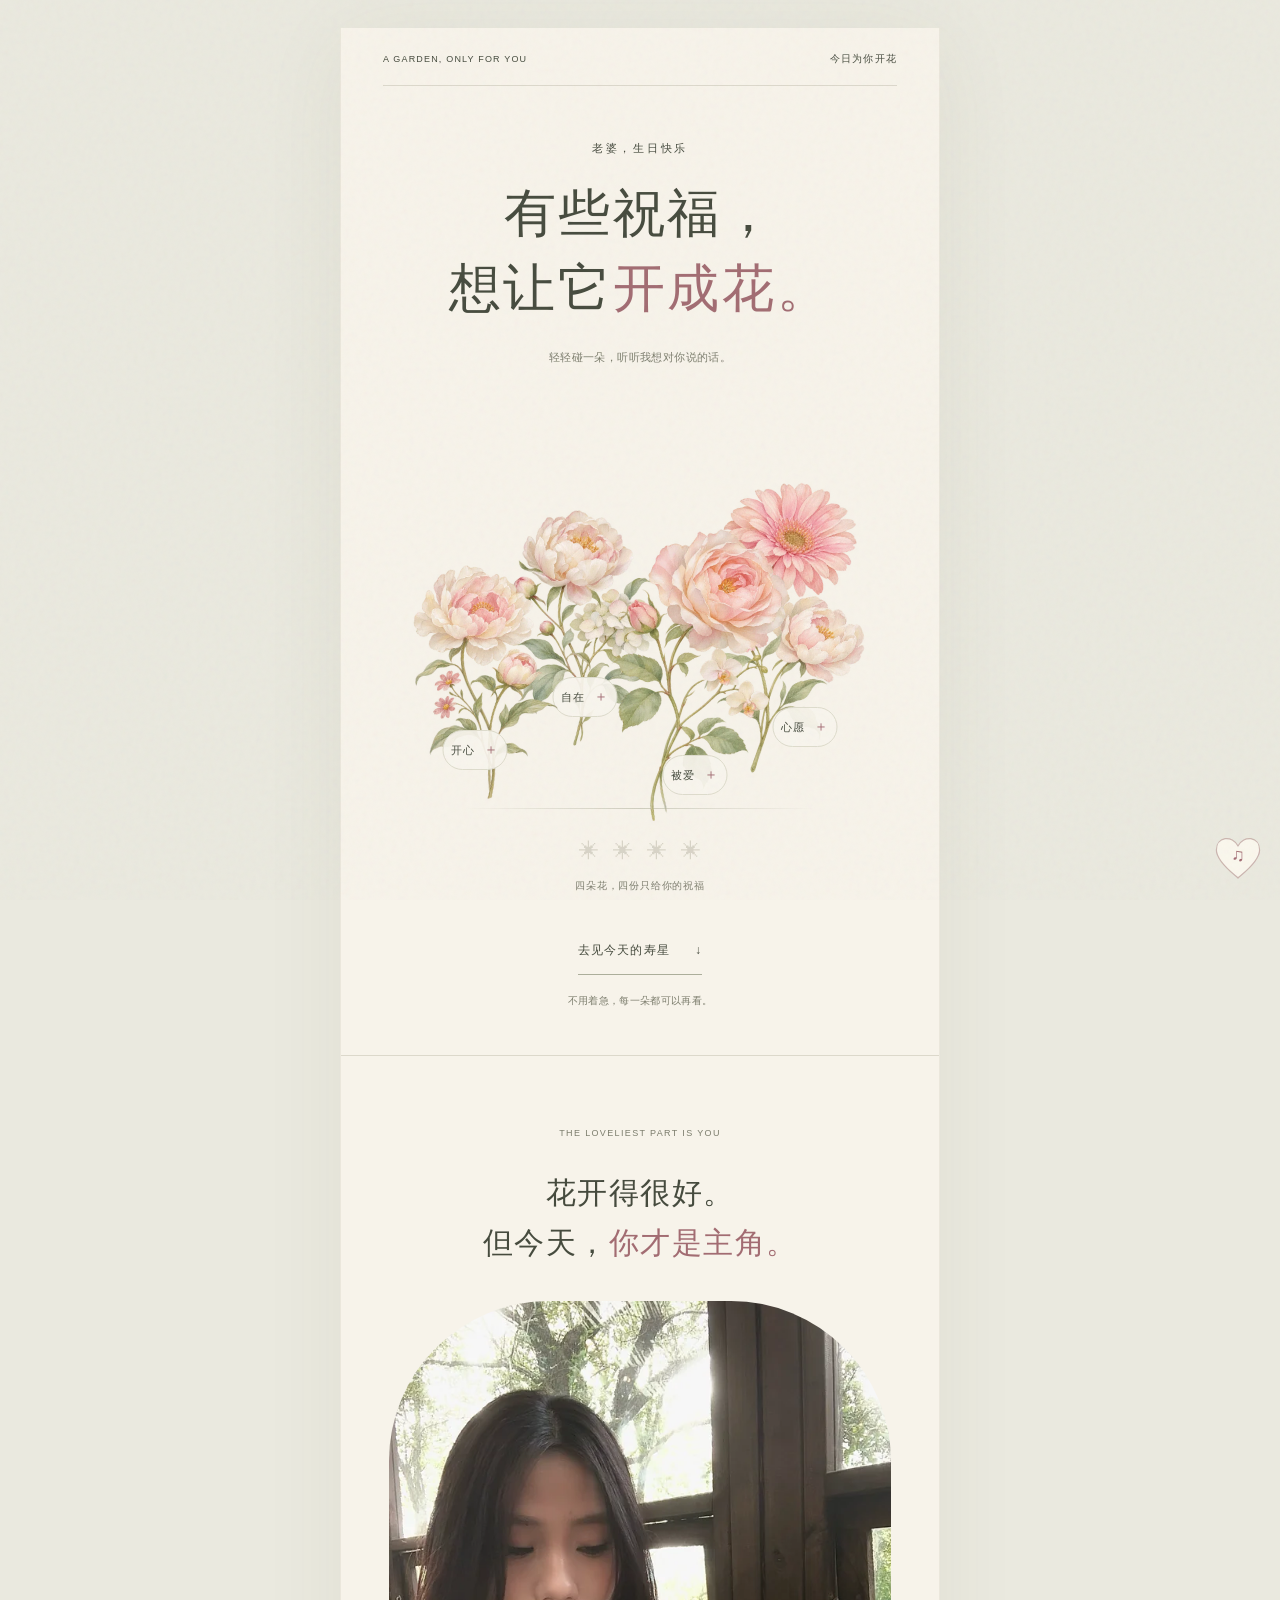
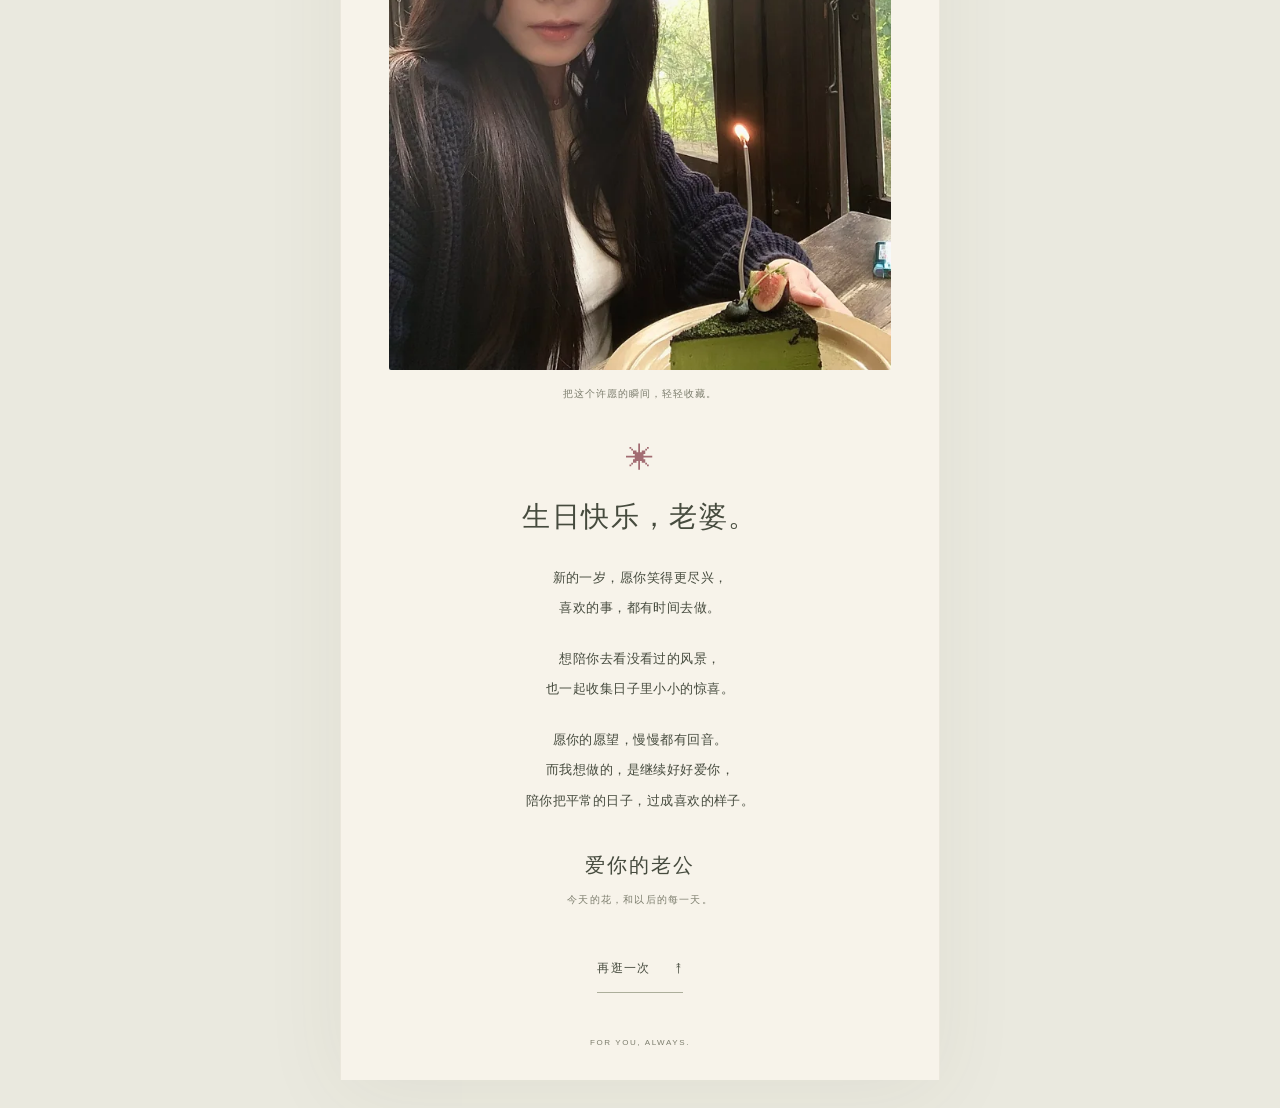
==== commit b36fcdaf: "Use a soft heart outline for both music controls" ====
--- a/index.html
+++ b/index.html
@@ -1 +1 @@
-<!doctype html><html lang="zh-CN"><head><meta charset="utf-8"><meta name="viewport" content="width=device-width, initial-scale=1, viewport-fit=cover"><meta name="robots" content="noindex,nofollow,noarchive"><meta name="theme-color" content="#f7f3ea"><meta name="description" content="一束花，一封信，和只属于你的生日祝福。"><title>生日快乐，老婆 · 花开给你</title><link rel="icon" href="./assets/botanical-1.svg" type="image/svg+xml"><link rel="stylesheet" href="./style.css?v=music-1"><script src="./app.js?v=love-note-2" defer></script><script src="./music.js?v=autoplay-1" defer></script></head><body data-page="garden"><audio id="birthday-music" data-file="tiamo.mp3" autoplay loop preload="none"></audio><button class="music-toggle" data-music-toggle hidden aria-label="播放背景音乐 TIAMO" aria-pressed="false">♫</button><main><section class="garden-cover" id="top"><div class="topline"><span>A GARDEN, ONLY FOR YOU</span><span>今日为你开花</span></div><div class="garden-heading"><span class="eyebrow">老婆，生日快乐</span><h1>有些祝福，<br>想让它<em>开成花。</em></h1><p>轻轻碰一朵，听听我想对你说的话。</p></div><div class="garden-plants" aria-label="四朵藏着祝福的花"><button class="plant plant-1" data-flower="0" aria-label="打开开心的祝福" aria-haspopup="dialog"><img src="./assets/garden-sprig-1.webp" width="480" height="840" alt=""><span>开心<b aria-hidden="true">＋</b></span></button><button class="plant plant-2" data-flower="1" aria-label="打开自在的祝福" aria-haspopup="dialog"><img src="./assets/garden-sprig-2.webp" width="480" height="840" alt=""><span>自在<b aria-hidden="true">＋</b></span></button><button class="plant plant-3" data-flower="2" aria-label="打开被爱的祝福" aria-haspopup="dialog"><img src="./assets/garden-sprig-3.webp" width="480" height="840" alt=""><span>被爱<b aria-hidden="true">＋</b></span></button><button class="plant plant-4" data-flower="3" aria-label="打开心愿的祝福" aria-haspopup="dialog"><img src="./assets/garden-sprig-4.webp" width="480" height="840" alt=""><span>心愿<b aria-hidden="true">＋</b></span></button><div class="garden-soil"></div></div><div class="garden-progress"><div class="progress-flowers" aria-hidden="true"><span>✳</span><span>✳</span><span>✳</span><span>✳</span></div><p id="progress" role="status" aria-live="polite">四朵花，四份只给你的祝福</p></div><a class="garden-next text-button" href="#birthday">去见今天的寿星 <span aria-hidden="true">↓</span></a><p class="small-note garden-hint">不用着急，每一朵都可以再看。</p></section><section class="ending" id="birthday" aria-labelledby="birthday-title"><div class="section-label">THE LOVELIEST PART IS YOU</div><h2 id="birthday-title">花开得很好。<br>但今天，<em>你才是主角。</em></h2><figure class="portrait"><img src="./assets/portrait-1080.webp" srcset="./assets/portrait-640.webp 640w, ./assets/portrait-1080.webp 1080w" sizes="(max-width: 600px) 90vw, 480px" width="1080" height="1910" loading="lazy" alt="老婆坐在窗边，面前是点着蜡烛的生日蛋糕"><figcaption>把这个许愿的瞬间，轻轻收藏。</figcaption></figure><div class="birthday-message"><span class="little-flower">✳</span><h2>生日快乐，老婆。</h2><p>新的一岁，愿你笑得更尽兴，<br>喜欢的事，都有时间去做。</p><p>想陪你去看没看过的风景，<br>也一起收集日子里小小的惊喜。</p><p>愿你的愿望，慢慢都有回音。<br>而我想做的，是继续好好爱你，<br>陪你把平常的日子，过成喜欢的样子。</p><div class="signature">爱你的老公<span>今天的花，和以后的每一天。</span></div></div><button class="text-button" data-restart>再逛一次 <span aria-hidden="true">↟</span></button><div class="footer-note">FOR YOU, ALWAYS.</div></section></main><dialog id="flower-dialog" aria-labelledby="note-title"><button class="music-toggle music-toggle-note" data-music-toggle hidden aria-label="播放背景音乐 TIAMO" aria-pressed="false">♫</button><button class="close-note" aria-label="关闭祝福纸笺">×</button><div class="note-photo"><img id="note-image" width="640" height="853" alt=""></div><div class="note-content"><span class="section-label" id="note-number"></span><h2 id="note-title"></h2><p id="note-text"></p><span class="note-sign">送给我最喜欢的你</span><button class="text-button close-note-bottom">把这份祝福收好 <span aria-hidden="true">↗</span></button></div></dialog></body></html>+<!doctype html><html lang="zh-CN"><head><meta charset="utf-8"><meta name="viewport" content="width=device-width, initial-scale=1, viewport-fit=cover"><meta name="robots" content="noindex,nofollow,noarchive"><meta name="theme-color" content="#f7f3ea"><meta name="description" content="一束花，一封信，和只属于你的生日祝福。"><title>生日快乐，老婆 · 花开给你</title><link rel="icon" href="./assets/botanical-1.svg" type="image/svg+xml"><link rel="stylesheet" href="./style.css?v=music-heart-1"><script src="./app.js?v=love-note-2" defer></script><script src="./music.js?v=autoplay-1" defer></script></head><body data-page="garden"><audio id="birthday-music" data-file="tiamo.mp3" autoplay loop preload="none"></audio><button class="music-toggle" data-music-toggle hidden aria-label="播放背景音乐 TIAMO" aria-pressed="false">♫</button><main><section class="garden-cover" id="top"><div class="topline"><span>A GARDEN, ONLY FOR YOU</span><span>今日为你开花</span></div><div class="garden-heading"><span class="eyebrow">老婆，生日快乐</span><h1>有些祝福，<br>想让它<em>开成花。</em></h1><p>轻轻碰一朵，听听我想对你说的话。</p></div><div class="garden-plants" aria-label="四朵藏着祝福的花"><button class="plant plant-1" data-flower="0" aria-label="打开开心的祝福" aria-haspopup="dialog"><img src="./assets/garden-sprig-1.webp" width="480" height="840" alt=""><span>开心<b aria-hidden="true">＋</b></span></button><button class="plant plant-2" data-flower="1" aria-label="打开自在的祝福" aria-haspopup="dialog"><img src="./assets/garden-sprig-2.webp" width="480" height="840" alt=""><span>自在<b aria-hidden="true">＋</b></span></button><button class="plant plant-3" data-flower="2" aria-label="打开被爱的祝福" aria-haspopup="dialog"><img src="./assets/garden-sprig-3.webp" width="480" height="840" alt=""><span>被爱<b aria-hidden="true">＋</b></span></button><button class="plant plant-4" data-flower="3" aria-label="打开心愿的祝福" aria-haspopup="dialog"><img src="./assets/garden-sprig-4.webp" width="480" height="840" alt=""><span>心愿<b aria-hidden="true">＋</b></span></button><div class="garden-soil"></div></div><div class="garden-progress"><div class="progress-flowers" aria-hidden="true"><span>✳</span><span>✳</span><span>✳</span><span>✳</span></div><p id="progress" role="status" aria-live="polite">四朵花，四份只给你的祝福</p></div><a class="garden-next text-button" href="#birthday">去见今天的寿星 <span aria-hidden="true">↓</span></a><p class="small-note garden-hint">不用着急，每一朵都可以再看。</p></section><section class="ending" id="birthday" aria-labelledby="birthday-title"><div class="section-label">THE LOVELIEST PART IS YOU</div><h2 id="birthday-title">花开得很好。<br>但今天，<em>你才是主角。</em></h2><figure class="portrait"><img src="./assets/portrait-1080.webp" srcset="./assets/portrait-640.webp 640w, ./assets/portrait-1080.webp 1080w" sizes="(max-width: 600px) 90vw, 480px" width="1080" height="1910" loading="lazy" alt="老婆坐在窗边，面前是点着蜡烛的生日蛋糕"><figcaption>把这个许愿的瞬间，轻轻收藏。</figcaption></figure><div class="birthday-message"><span class="little-flower">✳</span><h2>生日快乐，老婆。</h2><p>新的一岁，愿你笑得更尽兴，<br>喜欢的事，都有时间去做。</p><p>想陪你去看没看过的风景，<br>也一起收集日子里小小的惊喜。</p><p>愿你的愿望，慢慢都有回音。<br>而我想做的，是继续好好爱你，<br>陪你把平常的日子，过成喜欢的样子。</p><div class="signature">爱你的老公<span>今天的花，和以后的每一天。</span></div></div><button class="text-button" data-restart>再逛一次 <span aria-hidden="true">↟</span></button><div class="footer-note">FOR YOU, ALWAYS.</div></section></main><dialog id="flower-dialog" aria-labelledby="note-title"><button class="music-toggle music-toggle-note" data-music-toggle hidden aria-label="播放背景音乐 TIAMO" aria-pressed="false">♫</button><button class="close-note" aria-label="关闭祝福纸笺">×</button><div class="note-photo"><img id="note-image" width="640" height="853" alt=""></div><div class="note-content"><span class="section-label" id="note-number"></span><h2 id="note-title"></h2><p id="note-text"></p><span class="note-sign">送给我最喜欢的你</span><button class="text-button close-note-bottom">把这份祝福收好 <span aria-hidden="true">↗</span></button></div></dialog></body></html>
--- a/style.css
+++ b/style.css
@@ -12,3 +12,6 @@
 .garden-plants{margin-left:0;margin-right:0}.plant img{width:155%;left:-27.5%}.plant-1 img{left:-16%;transform:rotate(-7deg)}.plant-4 img{left:-45%;transform:rotate(7deg)}@media(min-width:600px){.garden-plants{margin-left:auto;margin-right:auto}}
 
 .music-toggle{position:fixed;right:16px;bottom:calc(18px + env(safe-area-inset-bottom));z-index:15;width:44px;height:44px;border:1px solid #d9c8bf;border-radius:50%;background:#faf7eef2;color:#a26c72;font-size:19px;box-shadow:0 3px 15px #50432b0c}.music-toggle[hidden]{display:none}.music-toggle-note{position:absolute;left:12px;right:auto;top:12px;bottom:auto;z-index:2}.music-toggle:disabled{opacity:.55}
+
+/* A quiet heart outline for the music control. */
+.music-toggle{width:52px;height:48px;display:grid;place-items:center;padding:0 0 5px;border:0;border-radius:0;background:transparent;box-shadow:none;isolation:isolate;font-size:18px}.music-toggle::before{content:'';position:absolute;inset:0;z-index:-1;background:center/100% 100% no-repeat url("data:image/svg+xml,%3Csvg xmlns='http://www.w3.org/2000/svg' viewBox='0 0 64 60'%3E%3Cpath d='M32 55C28 51 5 35 5 20C5 3 25 1 32 15C39 1 59 3 59 20C59 35 36 51 32 55Z' fill='%23faf7ee' fill-opacity='.97' stroke='%23cbb5af' stroke-width='1.5' stroke-linejoin='round'/%3E%3C/svg%3E")}.music-toggle[hidden]{display:none}
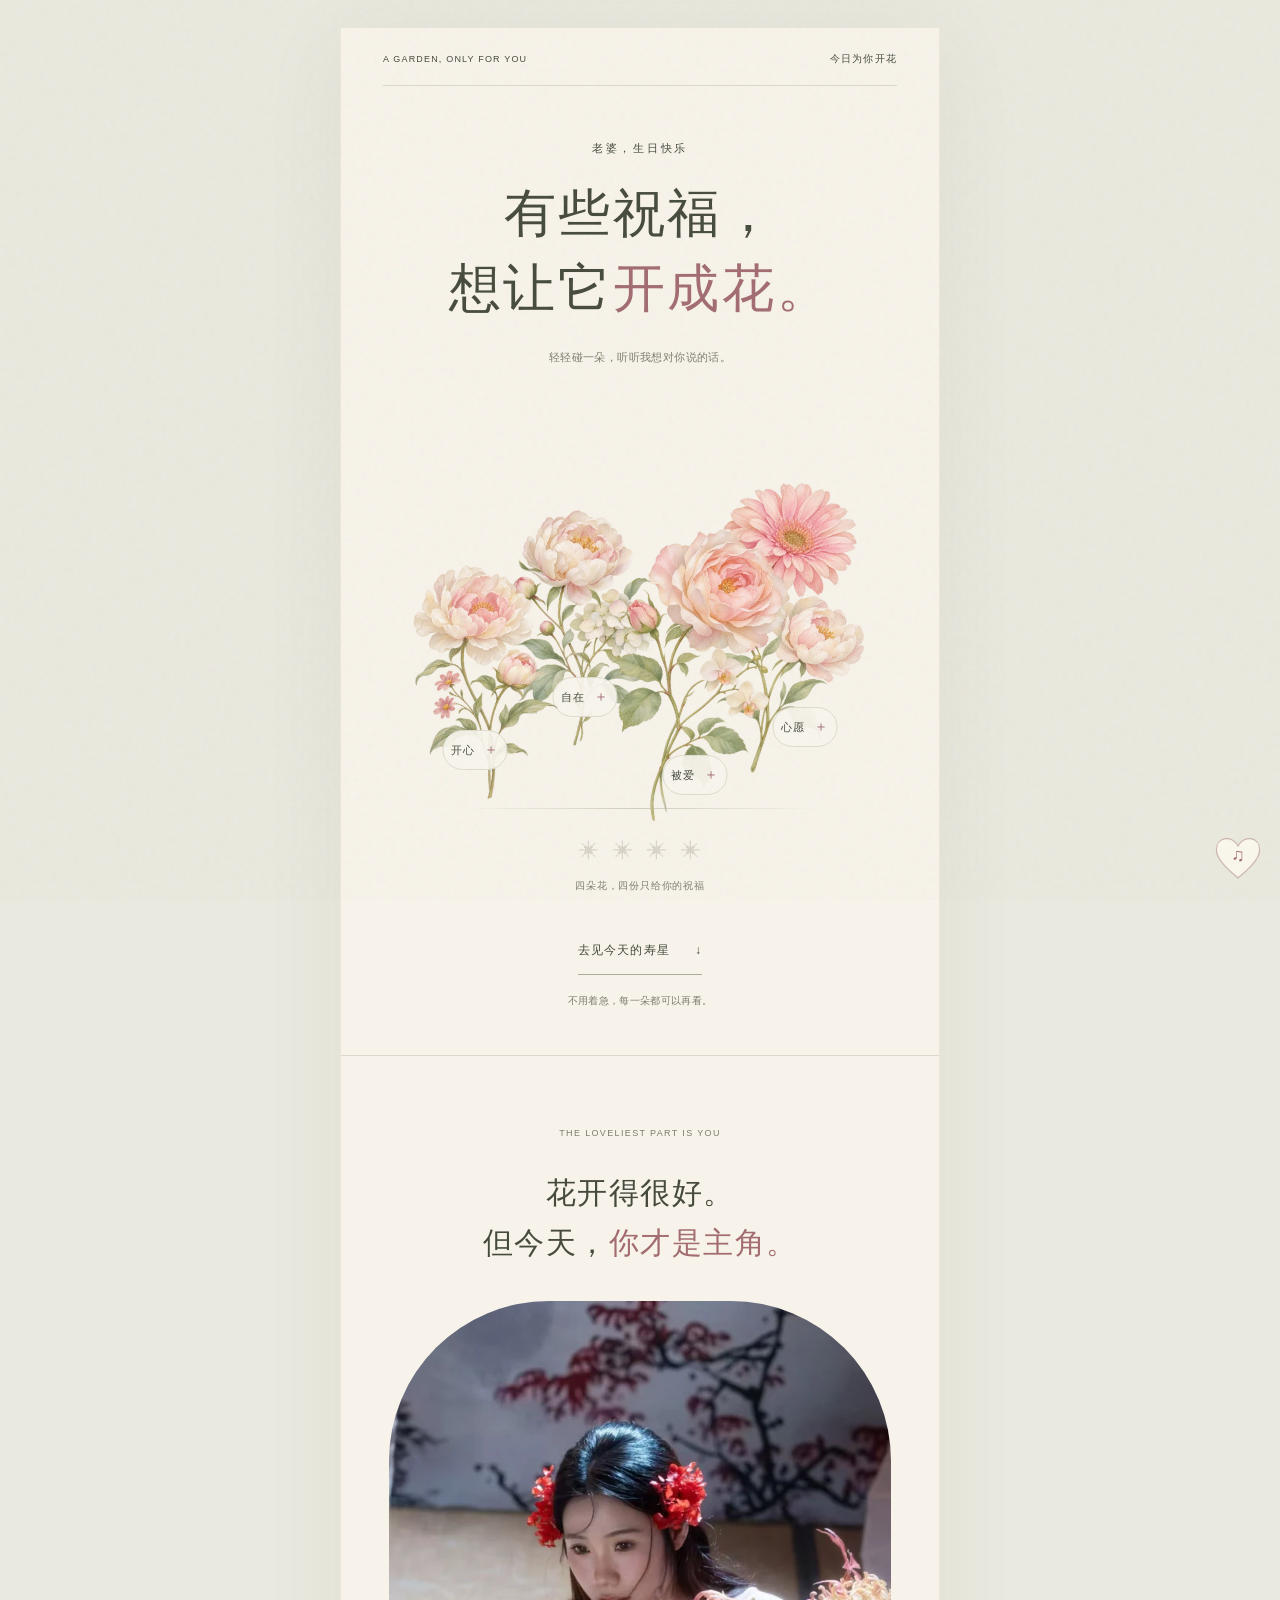
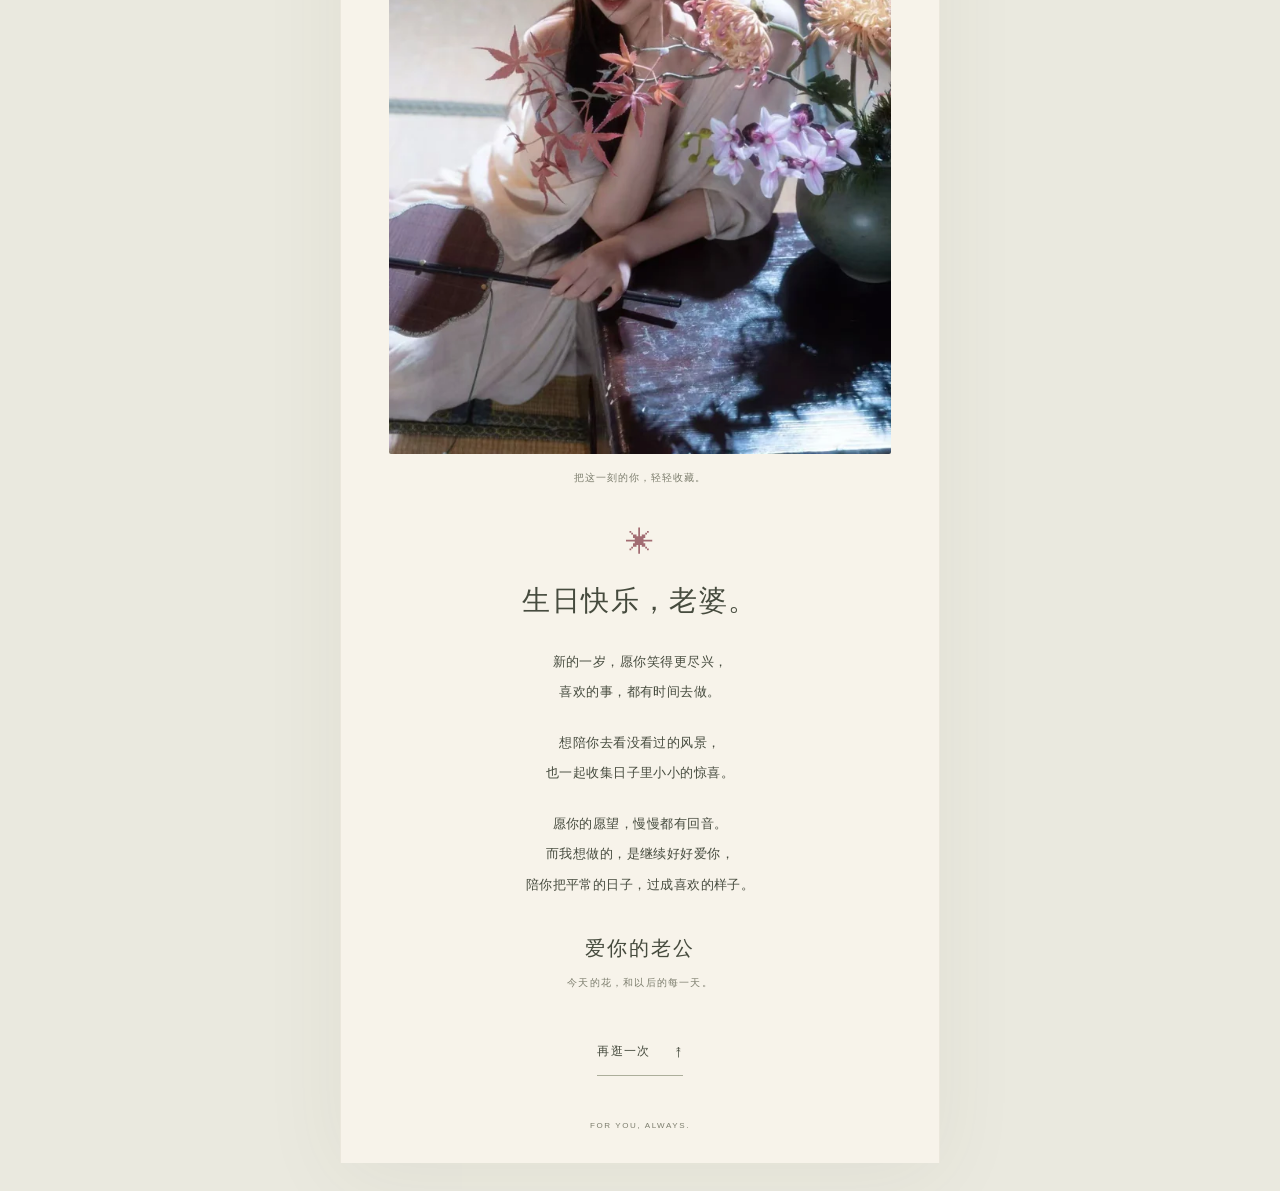
==== commit f8ebe0c7: "Replace the birthday portrait with the supplied floral portrait" ====
--- a/index.html
+++ b/index.html
@@ -1 +1 @@
-<!doctype html><html lang="zh-CN"><head><meta charset="utf-8"><meta name="viewport" content="width=device-width, initial-scale=1, viewport-fit=cover"><meta name="robots" content="noindex,nofollow,noarchive"><meta name="theme-color" content="#f7f3ea"><meta name="description" content="一束花，一封信，和只属于你的生日祝福。"><title>生日快乐，老婆 · 花开给你</title><link rel="icon" href="./assets/botanical-1.svg" type="image/svg+xml"><link rel="stylesheet" href="./style.css?v=music-heart-1"><script src="./app.js?v=love-note-2" defer></script><script src="./music.js?v=autoplay-1" defer></script></head><body data-page="garden"><audio id="birthday-music" data-file="tiamo.mp3" autoplay loop preload="none"></audio><button class="music-toggle" data-music-toggle hidden aria-label="播放背景音乐 TIAMO" aria-pressed="false">♫</button><main><section class="garden-cover" id="top"><div class="topline"><span>A GARDEN, ONLY FOR YOU</span><span>今日为你开花</span></div><div class="garden-heading"><span class="eyebrow">老婆，生日快乐</span><h1>有些祝福，<br>想让它<em>开成花。</em></h1><p>轻轻碰一朵，听听我想对你说的话。</p></div><div class="garden-plants" aria-label="四朵藏着祝福的花"><button class="plant plant-1" data-flower="0" aria-label="打开开心的祝福" aria-haspopup="dialog"><img src="./assets/garden-sprig-1.webp" width="480" height="840" alt=""><span>开心<b aria-hidden="true">＋</b></span></button><button class="plant plant-2" data-flower="1" aria-label="打开自在的祝福" aria-haspopup="dialog"><img src="./assets/garden-sprig-2.webp" width="480" height="840" alt=""><span>自在<b aria-hidden="true">＋</b></span></button><button class="plant plant-3" data-flower="2" aria-label="打开被爱的祝福" aria-haspopup="dialog"><img src="./assets/garden-sprig-3.webp" width="480" height="840" alt=""><span>被爱<b aria-hidden="true">＋</b></span></button><button class="plant plant-4" data-flower="3" aria-label="打开心愿的祝福" aria-haspopup="dialog"><img src="./assets/garden-sprig-4.webp" width="480" height="840" alt=""><span>心愿<b aria-hidden="true">＋</b></span></button><div class="garden-soil"></div></div><div class="garden-progress"><div class="progress-flowers" aria-hidden="true"><span>✳</span><span>✳</span><span>✳</span><span>✳</span></div><p id="progress" role="status" aria-live="polite">四朵花，四份只给你的祝福</p></div><a class="garden-next text-button" href="#birthday">去见今天的寿星 <span aria-hidden="true">↓</span></a><p class="small-note garden-hint">不用着急，每一朵都可以再看。</p></section><section class="ending" id="birthday" aria-labelledby="birthday-title"><div class="section-label">THE LOVELIEST PART IS YOU</div><h2 id="birthday-title">花开得很好。<br>但今天，<em>你才是主角。</em></h2><figure class="portrait"><img src="./assets/portrait-1080.webp" srcset="./assets/portrait-640.webp 640w, ./assets/portrait-1080.webp 1080w" sizes="(max-width: 600px) 90vw, 480px" width="1080" height="1910" loading="lazy" alt="老婆坐在窗边，面前是点着蜡烛的生日蛋糕"><figcaption>把这个许愿的瞬间，轻轻收藏。</figcaption></figure><div class="birthday-message"><span class="little-flower">✳</span><h2>生日快乐，老婆。</h2><p>新的一岁，愿你笑得更尽兴，<br>喜欢的事，都有时间去做。</p><p>想陪你去看没看过的风景，<br>也一起收集日子里小小的惊喜。</p><p>愿你的愿望，慢慢都有回音。<br>而我想做的，是继续好好爱你，<br>陪你把平常的日子，过成喜欢的样子。</p><div class="signature">爱你的老公<span>今天的花，和以后的每一天。</span></div></div><button class="text-button" data-restart>再逛一次 <span aria-hidden="true">↟</span></button><div class="footer-note">FOR YOU, ALWAYS.</div></section></main><dialog id="flower-dialog" aria-labelledby="note-title"><button class="music-toggle music-toggle-note" data-music-toggle hidden aria-label="播放背景音乐 TIAMO" aria-pressed="false">♫</button><button class="close-note" aria-label="关闭祝福纸笺">×</button><div class="note-photo"><img id="note-image" width="640" height="853" alt=""></div><div class="note-content"><span class="section-label" id="note-number"></span><h2 id="note-title"></h2><p id="note-text"></p><span class="note-sign">送给我最喜欢的你</span><button class="text-button close-note-bottom">把这份祝福收好 <span aria-hidden="true">↗</span></button></div></dialog></body></html>+<!doctype html><html lang="zh-CN"><head><meta charset="utf-8"><meta name="viewport" content="width=device-width, initial-scale=1, viewport-fit=cover"><meta name="robots" content="noindex,nofollow,noarchive"><meta name="theme-color" content="#f7f3ea"><meta name="description" content="一束花，一封信，和只属于你的生日祝福。"><title>生日快乐，老婆 · 花开给你</title><link rel="icon" href="./assets/botanical-1.svg" type="image/svg+xml"><link rel="stylesheet" href="./style.css?v=music-heart-2"><script src="./app.js?v=love-note-2" defer></script><script src="./music.js?v=autoplay-1" defer></script></head><body data-page="garden"><audio id="birthday-music" data-file="tiamo.mp3" autoplay loop preload="none"></audio><button class="music-toggle" data-music-toggle hidden aria-label="播放背景音乐 TIAMO" aria-pressed="false">♫</button><main><section class="garden-cover" id="top"><div class="topline"><span>A GARDEN, ONLY FOR YOU</span><span>今日为你开花</span></div><div class="garden-heading"><span class="eyebrow">老婆，生日快乐</span><h1>有些祝福，<br>想让它<em>开成花。</em></h1><p>轻轻碰一朵，听听我想对你说的话。</p></div><div class="garden-plants" aria-label="四朵藏着祝福的花"><button class="plant plant-1" data-flower="0" aria-label="打开开心的祝福" aria-haspopup="dialog"><img src="./assets/garden-sprig-1.webp" width="480" height="840" alt=""><span>开心<b aria-hidden="true">＋</b></span></button><button class="plant plant-2" data-flower="1" aria-label="打开自在的祝福" aria-haspopup="dialog"><img src="./assets/garden-sprig-2.webp" width="480" height="840" alt=""><span>自在<b aria-hidden="true">＋</b></span></button><button class="plant plant-3" data-flower="2" aria-label="打开被爱的祝福" aria-haspopup="dialog"><img src="./assets/garden-sprig-3.webp" width="480" height="840" alt=""><span>被爱<b aria-hidden="true">＋</b></span></button><button class="plant plant-4" data-flower="3" aria-label="打开心愿的祝福" aria-haspopup="dialog"><img src="./assets/garden-sprig-4.webp" width="480" height="840" alt=""><span>心愿<b aria-hidden="true">＋</b></span></button><div class="garden-soil"></div></div><div class="garden-progress"><div class="progress-flowers" aria-hidden="true"><span>✳</span><span>✳</span><span>✳</span><span>✳</span></div><p id="progress" role="status" aria-live="polite">四朵花，四份只给你的祝福</p></div><a class="garden-next text-button" href="#birthday">去见今天的寿星 <span aria-hidden="true">↓</span></a><p class="small-note garden-hint">不用着急，每一朵都可以再看。</p></section><section class="ending" id="birthday" aria-labelledby="birthday-title"><div class="section-label">THE LOVELIEST PART IS YOU</div><h2 id="birthday-title">花开得很好。<br>但今天，<em>你才是主角。</em></h2><figure class="portrait"><img src="./assets/portrait-floral-1080.webp" srcset="./assets/portrait-floral-640.webp 640w, ./assets/portrait-floral-1080.webp 1080w" sizes="(max-width: 600px) 90vw, 480px" width="1080" height="1620" loading="lazy" alt="花与光影中的老婆"><figcaption>把这一刻的你，轻轻收藏。</figcaption></figure><div class="birthday-message"><span class="little-flower">✳</span><h2>生日快乐，老婆。</h2><p>新的一岁，愿你笑得更尽兴，<br>喜欢的事，都有时间去做。</p><p>想陪你去看没看过的风景，<br>也一起收集日子里小小的惊喜。</p><p>愿你的愿望，慢慢都有回音。<br>而我想做的，是继续好好爱你，<br>陪你把平常的日子，过成喜欢的样子。</p><div class="signature">爱你的老公<span>今天的花，和以后的每一天。</span></div></div><button class="text-button" data-restart>再逛一次 <span aria-hidden="true">↟</span></button><div class="footer-note">FOR YOU, ALWAYS.</div></section></main><dialog id="flower-dialog" aria-labelledby="note-title"><button class="close-note" aria-label="关闭祝福纸笺">×</button><div class="note-photo"><img id="note-image" width="640" height="853" alt=""></div><div class="note-content"><span class="section-label" id="note-number"></span><h2 id="note-title"></h2><p id="note-text"></p><span class="note-sign">送给我最喜欢的你</span><button class="text-button close-note-bottom">把这份祝福收好 <span aria-hidden="true">↗</span></button></div></dialog></body></html>
--- a/style.css
+++ b/style.css
@@ -11,7 +11,7 @@
 /* Give detailed watercolor heads room inside the phone edges. */
 .garden-plants{margin-left:0;margin-right:0}.plant img{width:155%;left:-27.5%}.plant-1 img{left:-16%;transform:rotate(-7deg)}.plant-4 img{left:-45%;transform:rotate(7deg)}@media(min-width:600px){.garden-plants{margin-left:auto;margin-right:auto}}
 
-.music-toggle{position:fixed;right:16px;bottom:calc(18px + env(safe-area-inset-bottom));z-index:15;width:44px;height:44px;border:1px solid #d9c8bf;border-radius:50%;background:#faf7eef2;color:#a26c72;font-size:19px;box-shadow:0 3px 15px #50432b0c}.music-toggle[hidden]{display:none}.music-toggle-note{position:absolute;left:12px;right:auto;top:12px;bottom:auto;z-index:2}.music-toggle:disabled{opacity:.55}
+.music-toggle{position:fixed;right:16px;bottom:calc(18px + env(safe-area-inset-bottom));z-index:15;width:44px;height:44px;border:1px solid #d9c8bf;border-radius:50%;background:#faf7eef2;color:#a26c72;font-size:19px;box-shadow:0 3px 15px #50432b0c}.music-toggle[hidden]{display:none}.music-toggle:disabled{opacity:.55}
 
 /* A quiet heart outline for the music control. */
 .music-toggle{width:52px;height:48px;display:grid;place-items:center;padding:0 0 5px;border:0;border-radius:0;background:transparent;box-shadow:none;isolation:isolate;font-size:18px}.music-toggle::before{content:'';position:absolute;inset:0;z-index:-1;background:center/100% 100% no-repeat url("data:image/svg+xml,%3Csvg xmlns='http://www.w3.org/2000/svg' viewBox='0 0 64 60'%3E%3Cpath d='M32 55C28 51 5 35 5 20C5 3 25 1 32 15C39 1 59 3 59 20C59 35 36 51 32 55Z' fill='%23faf7ee' fill-opacity='.97' stroke='%23cbb5af' stroke-width='1.5' stroke-linejoin='round'/%3E%3C/svg%3E")}.music-toggle[hidden]{display:none}
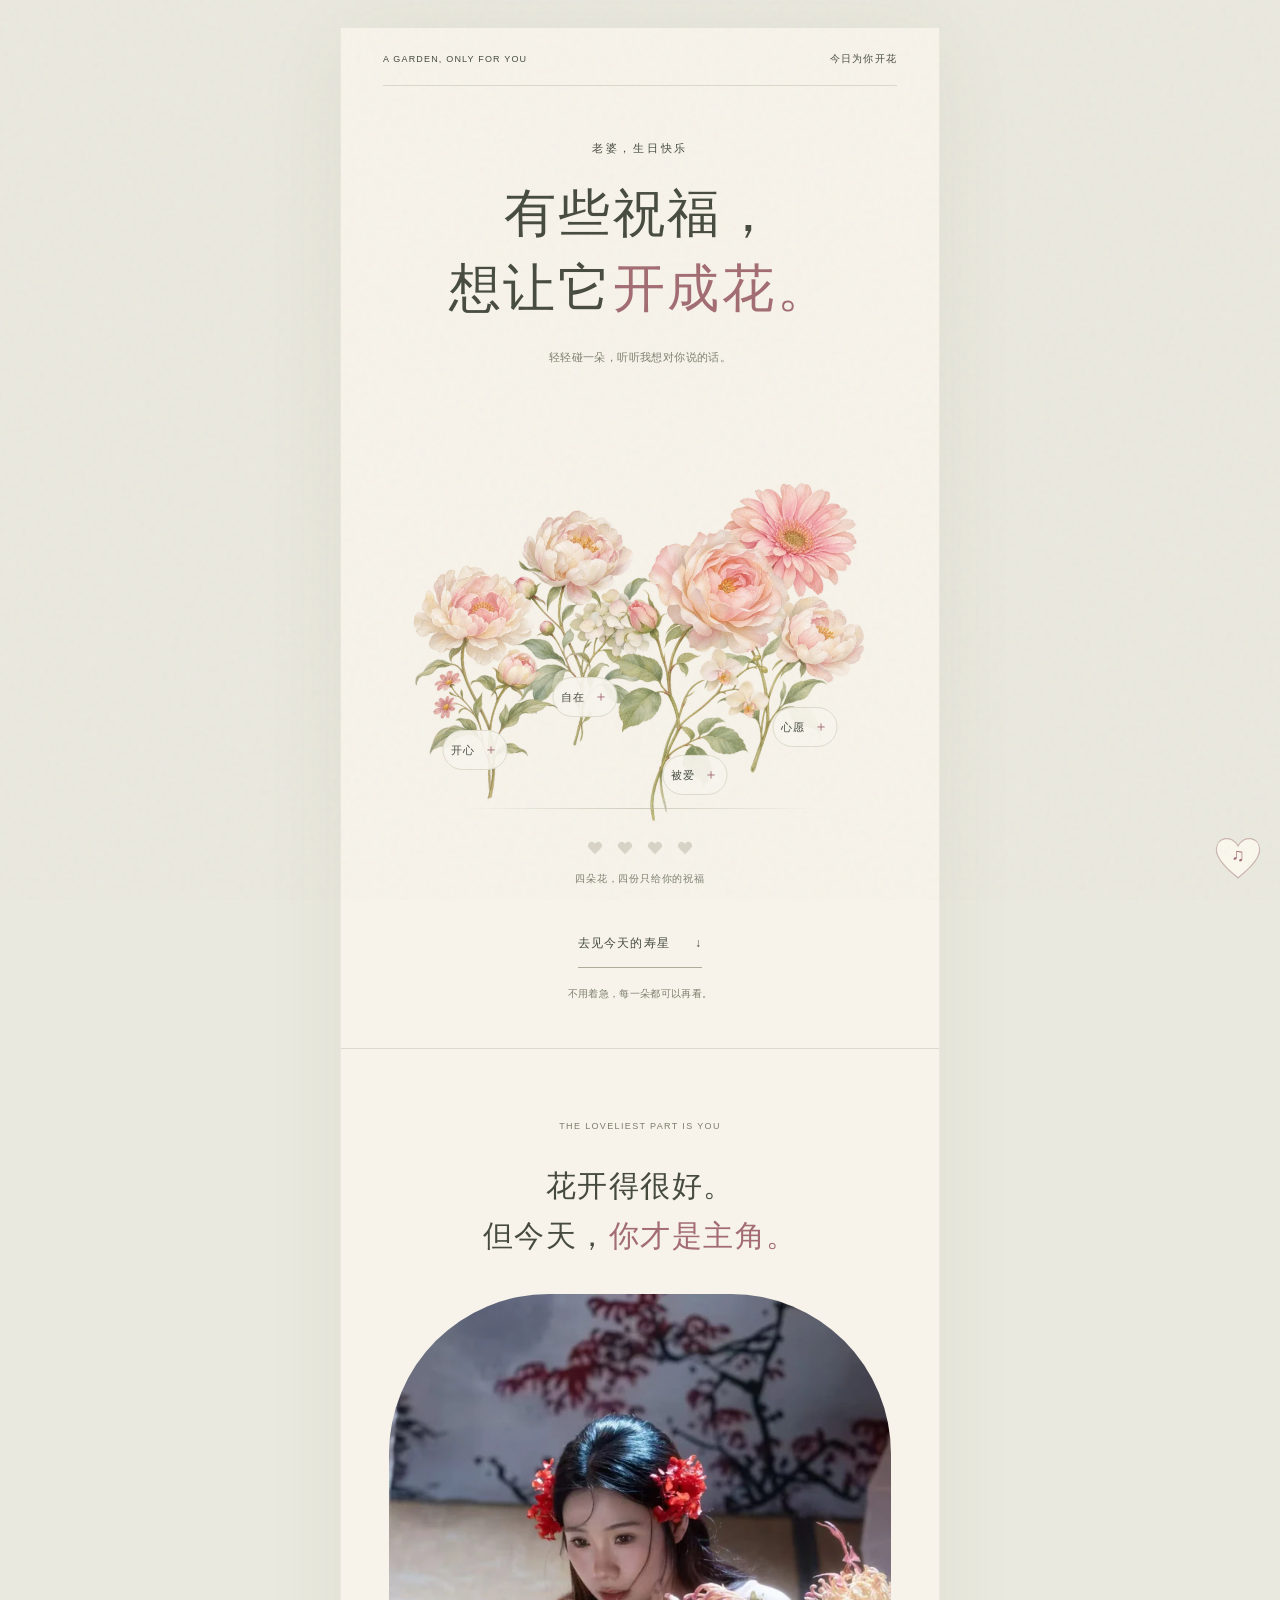
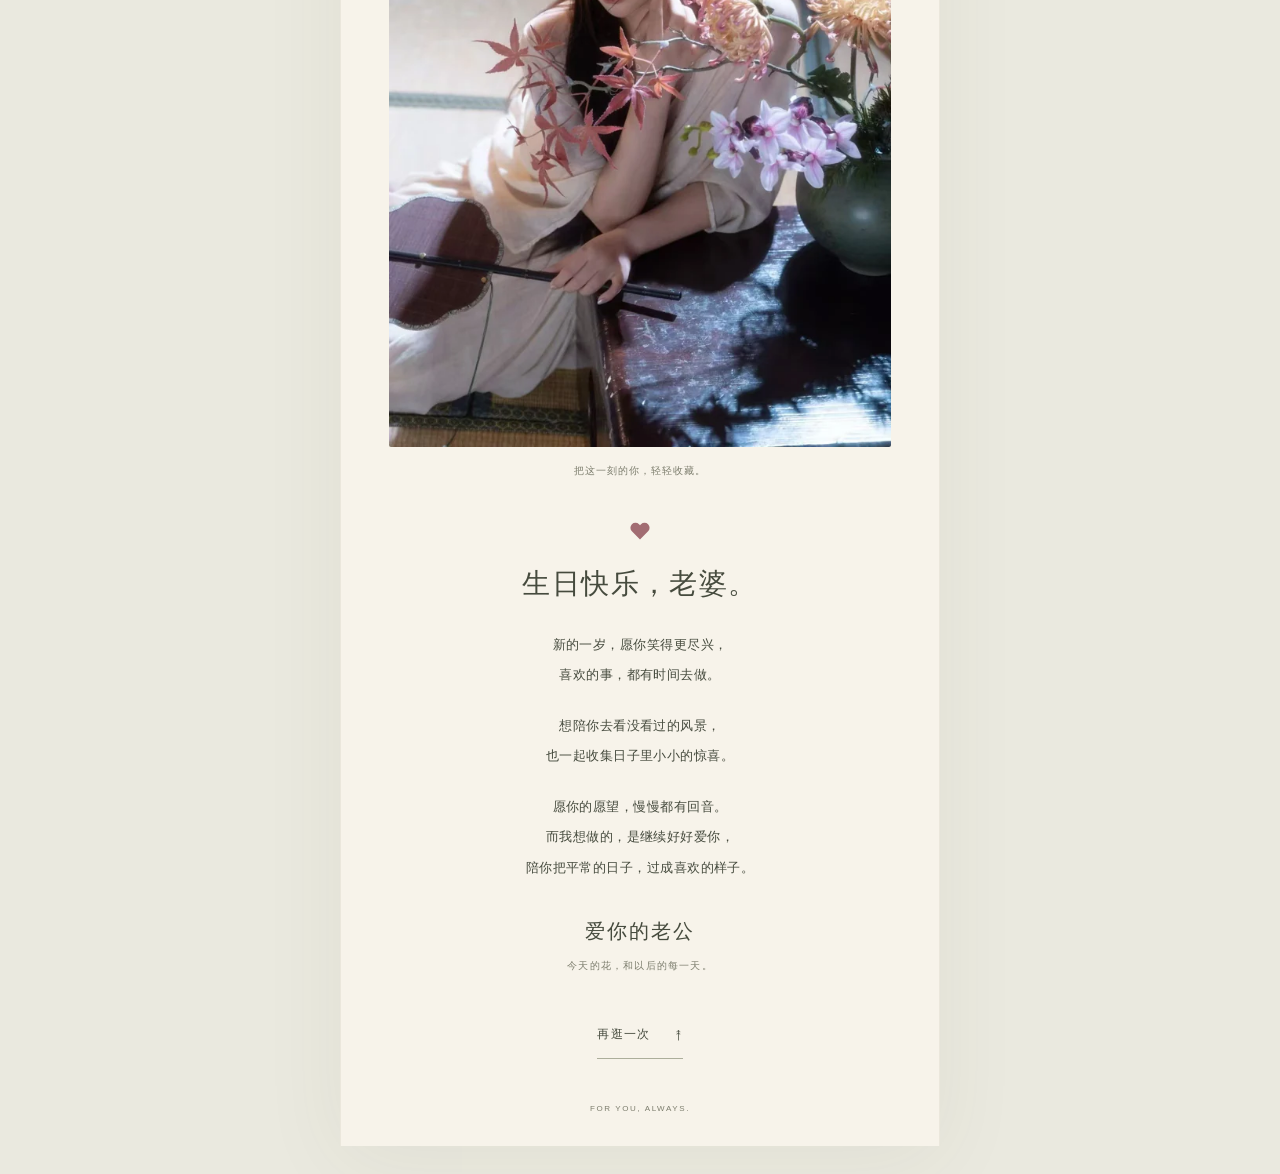
==== commit f2fd5127: "Use SVG hearts and a smaller modal close icon" ====
--- a/index.html
+++ b/index.html
@@ -1 +1 @@
-<!doctype html><html lang="zh-CN"><head><meta charset="utf-8"><meta name="viewport" content="width=device-width, initial-scale=1, viewport-fit=cover"><meta name="robots" content="noindex,nofollow,noarchive"><meta name="theme-color" content="#f7f3ea"><meta name="description" content="一束花，一封信，和只属于你的生日祝福。"><title>生日快乐，老婆 · 花开给你</title><link rel="icon" href="./assets/botanical-1.svg" type="image/svg+xml"><link rel="stylesheet" href="./style.css?v=music-heart-2"><script src="./app.js?v=love-note-2" defer></script><script src="./music.js?v=autoplay-1" defer></script></head><body data-page="garden"><audio id="birthday-music" data-file="tiamo.mp3" autoplay loop preload="none"></audio><button class="music-toggle" data-music-toggle hidden aria-label="播放背景音乐 TIAMO" aria-pressed="false">♫</button><main><section class="garden-cover" id="top"><div class="topline"><span>A GARDEN, ONLY FOR YOU</span><span>今日为你开花</span></div><div class="garden-heading"><span class="eyebrow">老婆，生日快乐</span><h1>有些祝福，<br>想让它<em>开成花。</em></h1><p>轻轻碰一朵，听听我想对你说的话。</p></div><div class="garden-plants" aria-label="四朵藏着祝福的花"><button class="plant plant-1" data-flower="0" aria-label="打开开心的祝福" aria-haspopup="dialog"><img src="./assets/garden-sprig-1.webp" width="480" height="840" alt=""><span>开心<b aria-hidden="true">＋</b></span></button><button class="plant plant-2" data-flower="1" aria-label="打开自在的祝福" aria-haspopup="dialog"><img src="./assets/garden-sprig-2.webp" width="480" height="840" alt=""><span>自在<b aria-hidden="true">＋</b></span></button><button class="plant plant-3" data-flower="2" aria-label="打开被爱的祝福" aria-haspopup="dialog"><img src="./assets/garden-sprig-3.webp" width="480" height="840" alt=""><span>被爱<b aria-hidden="true">＋</b></span></button><button class="plant plant-4" data-flower="3" aria-label="打开心愿的祝福" aria-haspopup="dialog"><img src="./assets/garden-sprig-4.webp" width="480" height="840" alt=""><span>心愿<b aria-hidden="true">＋</b></span></button><div class="garden-soil"></div></div><div class="garden-progress"><div class="progress-flowers" aria-hidden="true"><span>✳</span><span>✳</span><span>✳</span><span>✳</span></div><p id="progress" role="status" aria-live="polite">四朵花，四份只给你的祝福</p></div><a class="garden-next text-button" href="#birthday">去见今天的寿星 <span aria-hidden="true">↓</span></a><p class="small-note garden-hint">不用着急，每一朵都可以再看。</p></section><section class="ending" id="birthday" aria-labelledby="birthday-title"><div class="section-label">THE LOVELIEST PART IS YOU</div><h2 id="birthday-title">花开得很好。<br>但今天，<em>你才是主角。</em></h2><figure class="portrait"><img src="./assets/portrait-floral-1080.webp" srcset="./assets/portrait-floral-640.webp 640w, ./assets/portrait-floral-1080.webp 1080w" sizes="(max-width: 600px) 90vw, 480px" width="1080" height="1620" loading="lazy" alt="花与光影中的老婆"><figcaption>把这一刻的你，轻轻收藏。</figcaption></figure><div class="birthday-message"><span class="little-flower">✳</span><h2>生日快乐，老婆。</h2><p>新的一岁，愿你笑得更尽兴，<br>喜欢的事，都有时间去做。</p><p>想陪你去看没看过的风景，<br>也一起收集日子里小小的惊喜。</p><p>愿你的愿望，慢慢都有回音。<br>而我想做的，是继续好好爱你，<br>陪你把平常的日子，过成喜欢的样子。</p><div class="signature">爱你的老公<span>今天的花，和以后的每一天。</span></div></div><button class="text-button" data-restart>再逛一次 <span aria-hidden="true">↟</span></button><div class="footer-note">FOR YOU, ALWAYS.</div></section></main><dialog id="flower-dialog" aria-labelledby="note-title"><button class="close-note" aria-label="关闭祝福纸笺">×</button><div class="note-photo"><img id="note-image" width="640" height="853" alt=""></div><div class="note-content"><span class="section-label" id="note-number"></span><h2 id="note-title"></h2><p id="note-text"></p><span class="note-sign">送给我最喜欢的你</span><button class="text-button close-note-bottom">把这份祝福收好 <span aria-hidden="true">↗</span></button></div></dialog></body></html>+<!doctype html><html lang="zh-CN"><head><meta charset="utf-8"><meta name="viewport" content="width=device-width, initial-scale=1, viewport-fit=cover"><meta name="robots" content="noindex,nofollow,noarchive"><meta name="theme-color" content="#f7f3ea"><meta name="description" content="一束花，一封信，和只属于你的生日祝福。"><title>生日快乐，老婆 · 花开给你</title><link rel="icon" href="./assets/botanical-1.svg" type="image/svg+xml"><link rel="stylesheet" href="./style.css?v=small-hearts-1"><script src="./app.js?v=love-note-2" defer></script><script src="./music.js?v=autoplay-1" defer></script></head><body data-page="garden"><audio id="birthday-music" data-file="tiamo.mp3" autoplay loop preload="none"></audio><button class="music-toggle" data-music-toggle hidden aria-label="播放背景音乐 TIAMO" aria-pressed="false">♫</button><main><section class="garden-cover" id="top"><div class="topline"><span>A GARDEN, ONLY FOR YOU</span><span>今日为你开花</span></div><div class="garden-heading"><span class="eyebrow">老婆，生日快乐</span><h1>有些祝福，<br>想让它<em>开成花。</em></h1><p>轻轻碰一朵，听听我想对你说的话。</p></div><div class="garden-plants" aria-label="四朵藏着祝福的花"><button class="plant plant-1" data-flower="0" aria-label="打开开心的祝福" aria-haspopup="dialog"><img src="./assets/garden-sprig-1.webp" width="480" height="840" alt=""><span>开心<b aria-hidden="true">＋</b></span></button><button class="plant plant-2" data-flower="1" aria-label="打开自在的祝福" aria-haspopup="dialog"><img src="./assets/garden-sprig-2.webp" width="480" height="840" alt=""><span>自在<b aria-hidden="true">＋</b></span></button><button class="plant plant-3" data-flower="2" aria-label="打开被爱的祝福" aria-haspopup="dialog"><img src="./assets/garden-sprig-3.webp" width="480" height="840" alt=""><span>被爱<b aria-hidden="true">＋</b></span></button><button class="plant plant-4" data-flower="3" aria-label="打开心愿的祝福" aria-haspopup="dialog"><img src="./assets/garden-sprig-4.webp" width="480" height="840" alt=""><span>心愿<b aria-hidden="true">＋</b></span></button><div class="garden-soil"></div></div><div class="garden-progress"><div class="progress-flowers" aria-hidden="true"><span><svg class="heart-icon" viewBox="0 0 24 24" aria-hidden="true" focusable="false"><path d="M20.84 4.61a5.5 5.5 0 0 0-7.78 0L12 5.67l-1.06-1.06a5.5 5.5 0 0 0-7.78 7.78l1.06 1.06L12 21.23l7.78-7.78 1.06-1.06a5.5 5.5 0 0 0 0-7.78Z"/></svg></span><span><svg class="heart-icon" viewBox="0 0 24 24" aria-hidden="true" focusable="false"><path d="M20.84 4.61a5.5 5.5 0 0 0-7.78 0L12 5.67l-1.06-1.06a5.5 5.5 0 0 0-7.78 7.78l1.06 1.06L12 21.23l7.78-7.78 1.06-1.06a5.5 5.5 0 0 0 0-7.78Z"/></svg></span><span><svg class="heart-icon" viewBox="0 0 24 24" aria-hidden="true" focusable="false"><path d="M20.84 4.61a5.5 5.5 0 0 0-7.78 0L12 5.67l-1.06-1.06a5.5 5.5 0 0 0-7.78 7.78l1.06 1.06L12 21.23l7.78-7.78 1.06-1.06a5.5 5.5 0 0 0 0-7.78Z"/></svg></span><span><svg class="heart-icon" viewBox="0 0 24 24" aria-hidden="true" focusable="false"><path d="M20.84 4.61a5.5 5.5 0 0 0-7.78 0L12 5.67l-1.06-1.06a5.5 5.5 0 0 0-7.78 7.78l1.06 1.06L12 21.23l7.78-7.78 1.06-1.06a5.5 5.5 0 0 0 0-7.78Z"/></svg></span></div><p id="progress" role="status" aria-live="polite">四朵花，四份只给你的祝福</p></div><a class="garden-next text-button" href="#birthday">去见今天的寿星 <span aria-hidden="true">↓</span></a><p class="small-note garden-hint">不用着急，每一朵都可以再看。</p></section><section class="ending" id="birthday" aria-labelledby="birthday-title"><div class="section-label">THE LOVELIEST PART IS YOU</div><h2 id="birthday-title">花开得很好。<br>但今天，<em>你才是主角。</em></h2><figure class="portrait"><img src="./assets/portrait-floral-1080.webp" srcset="./assets/portrait-floral-640.webp 640w, ./assets/portrait-floral-1080.webp 1080w" sizes="(max-width: 600px) 90vw, 480px" width="1080" height="1620" loading="lazy" alt="花与光影中的老婆"><figcaption>把这一刻的你，轻轻收藏。</figcaption></figure><div class="birthday-message"><span class="little-flower" aria-hidden="true"><svg class="heart-icon" viewBox="0 0 24 24" aria-hidden="true" focusable="false"><path d="M20.84 4.61a5.5 5.5 0 0 0-7.78 0L12 5.67l-1.06-1.06a5.5 5.5 0 0 0-7.78 7.78l1.06 1.06L12 21.23l7.78-7.78 1.06-1.06a5.5 5.5 0 0 0 0-7.78Z"/></svg></span><h2>生日快乐，老婆。</h2><p>新的一岁，愿你笑得更尽兴，<br>喜欢的事，都有时间去做。</p><p>想陪你去看没看过的风景，<br>也一起收集日子里小小的惊喜。</p><p>愿你的愿望，慢慢都有回音。<br>而我想做的，是继续好好爱你，<br>陪你把平常的日子，过成喜欢的样子。</p><div class="signature">爱你的老公<span>今天的花，和以后的每一天。</span></div></div><button class="text-button" data-restart>再逛一次 <span aria-hidden="true">↟</span></button><div class="footer-note">FOR YOU, ALWAYS.</div></section></main><dialog id="flower-dialog" aria-labelledby="note-title"><button class="close-note" aria-label="关闭祝福纸笺"><svg viewBox="0 0 20 20" aria-hidden="true" focusable="false"><path d="m5 5 10 10M15 5 5 15"/></svg></button><div class="note-photo"><img id="note-image" width="640" height="853" alt=""></div><div class="note-content"><span class="section-label" id="note-number"></span><h2 id="note-title"></h2><p id="note-text"></p><span class="note-sign">送给我最喜欢的你</span><button class="text-button close-note-bottom">把这份祝福收好 <span aria-hidden="true">↗</span></button></div></dialog></body></html>
--- a/style.css
+++ b/style.css
@@ -15,3 +15,6 @@
 
 /* A quiet heart outline for the music control. */
 .music-toggle{width:52px;height:48px;display:grid;place-items:center;padding:0 0 5px;border:0;border-radius:0;background:transparent;box-shadow:none;isolation:isolate;font-size:18px}.music-toggle::before{content:'';position:absolute;inset:0;z-index:-1;background:center/100% 100% no-repeat url("data:image/svg+xml,%3Csvg xmlns='http://www.w3.org/2000/svg' viewBox='0 0 64 60'%3E%3Cpath d='M32 55C28 51 5 35 5 20C5 3 25 1 32 15C39 1 59 3 59 20C59 35 36 51 32 55Z' fill='%23faf7ee' fill-opacity='.97' stroke='%23cbb5af' stroke-width='1.5' stroke-linejoin='round'/%3E%3C/svg%3E")}.music-toggle[hidden]{display:none}
+
+/* Draw decorative hearts and the close icon without depending on font glyphs. */
+.heart-icon{display:block;width:16px;height:16px;fill:currentColor;flex:none}.progress-flowers span{display:inline-flex;align-items:center;justify-content:center}.little-flower .heart-icon{width:22px;height:22px;margin:0 auto}.close-note{display:grid;place-items:center;isolation:isolate;background:transparent;font-size:0}.close-note::before{content:'';position:absolute;inset:7px;border-radius:50%;background:#faf7eef0;z-index:-1}.close-note svg{width:18px;height:18px;stroke:currentColor;stroke-width:1.3;stroke-linecap:round;fill:none}
